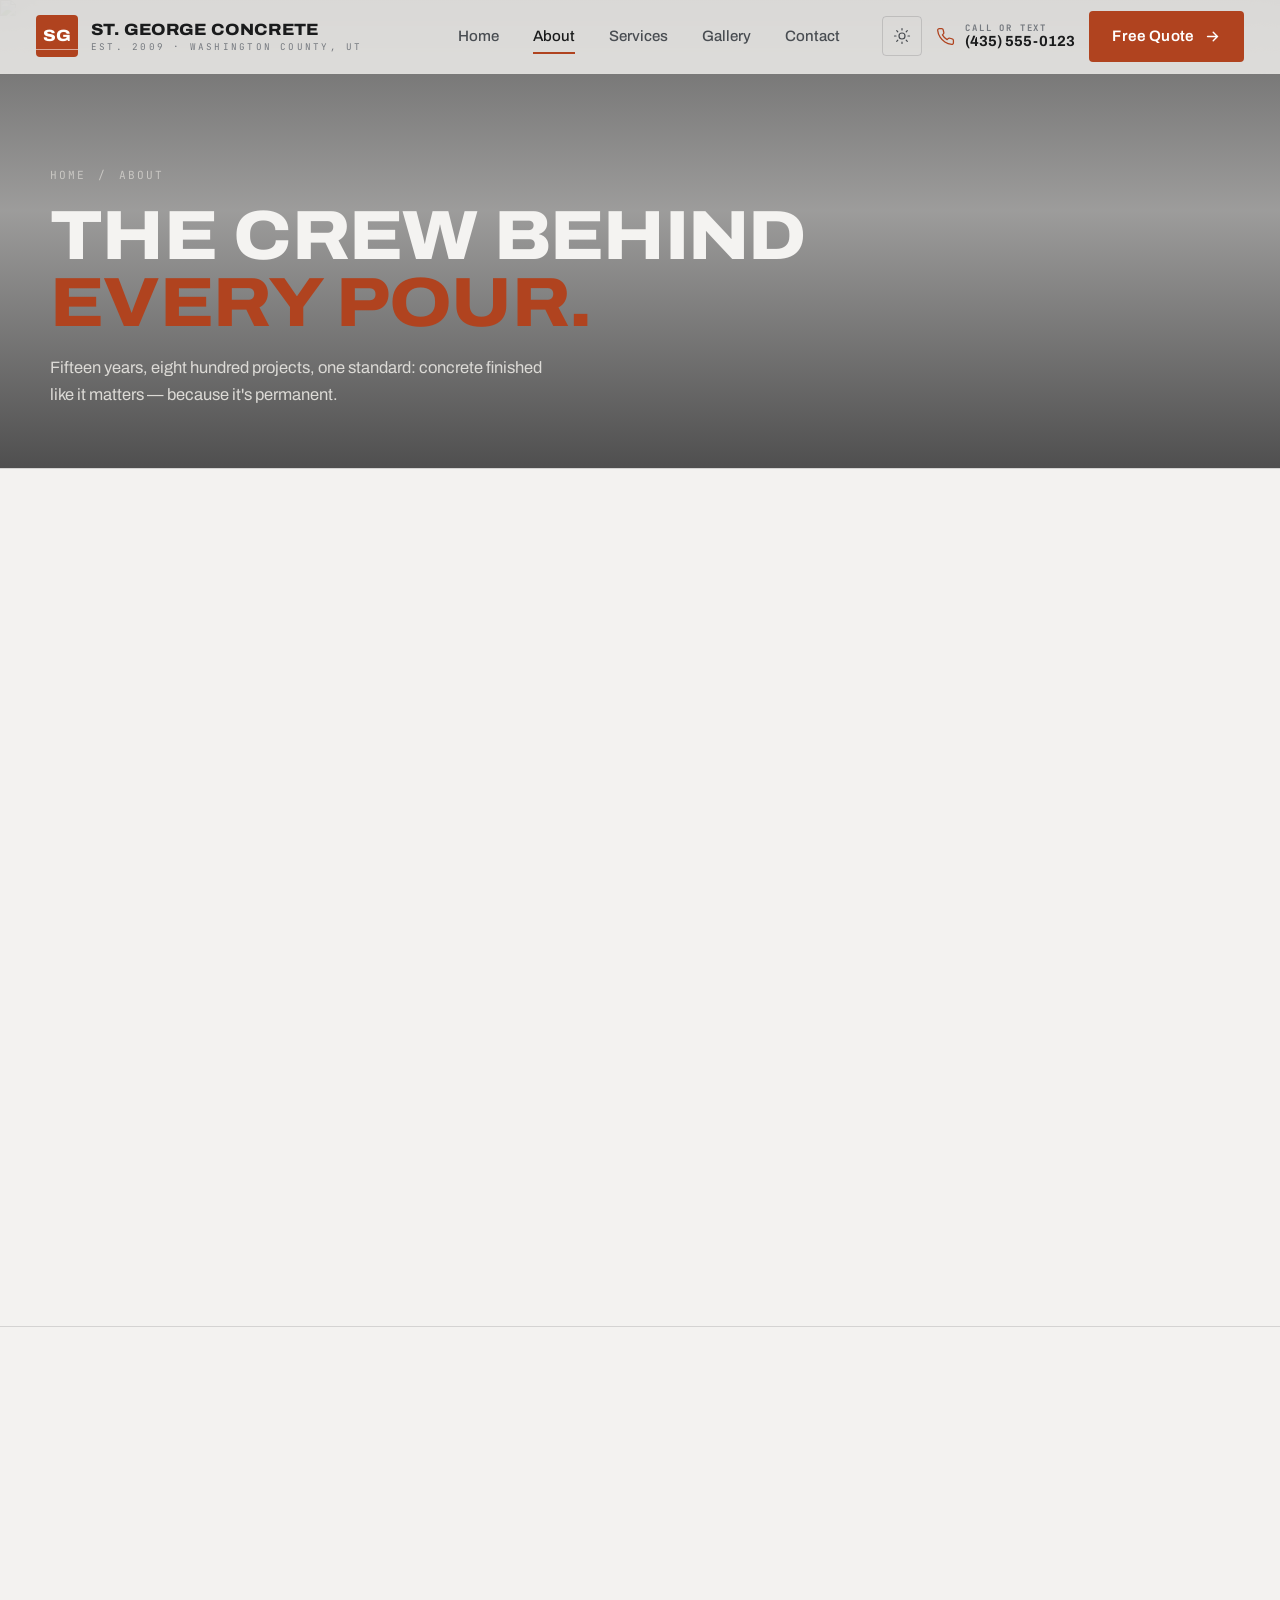
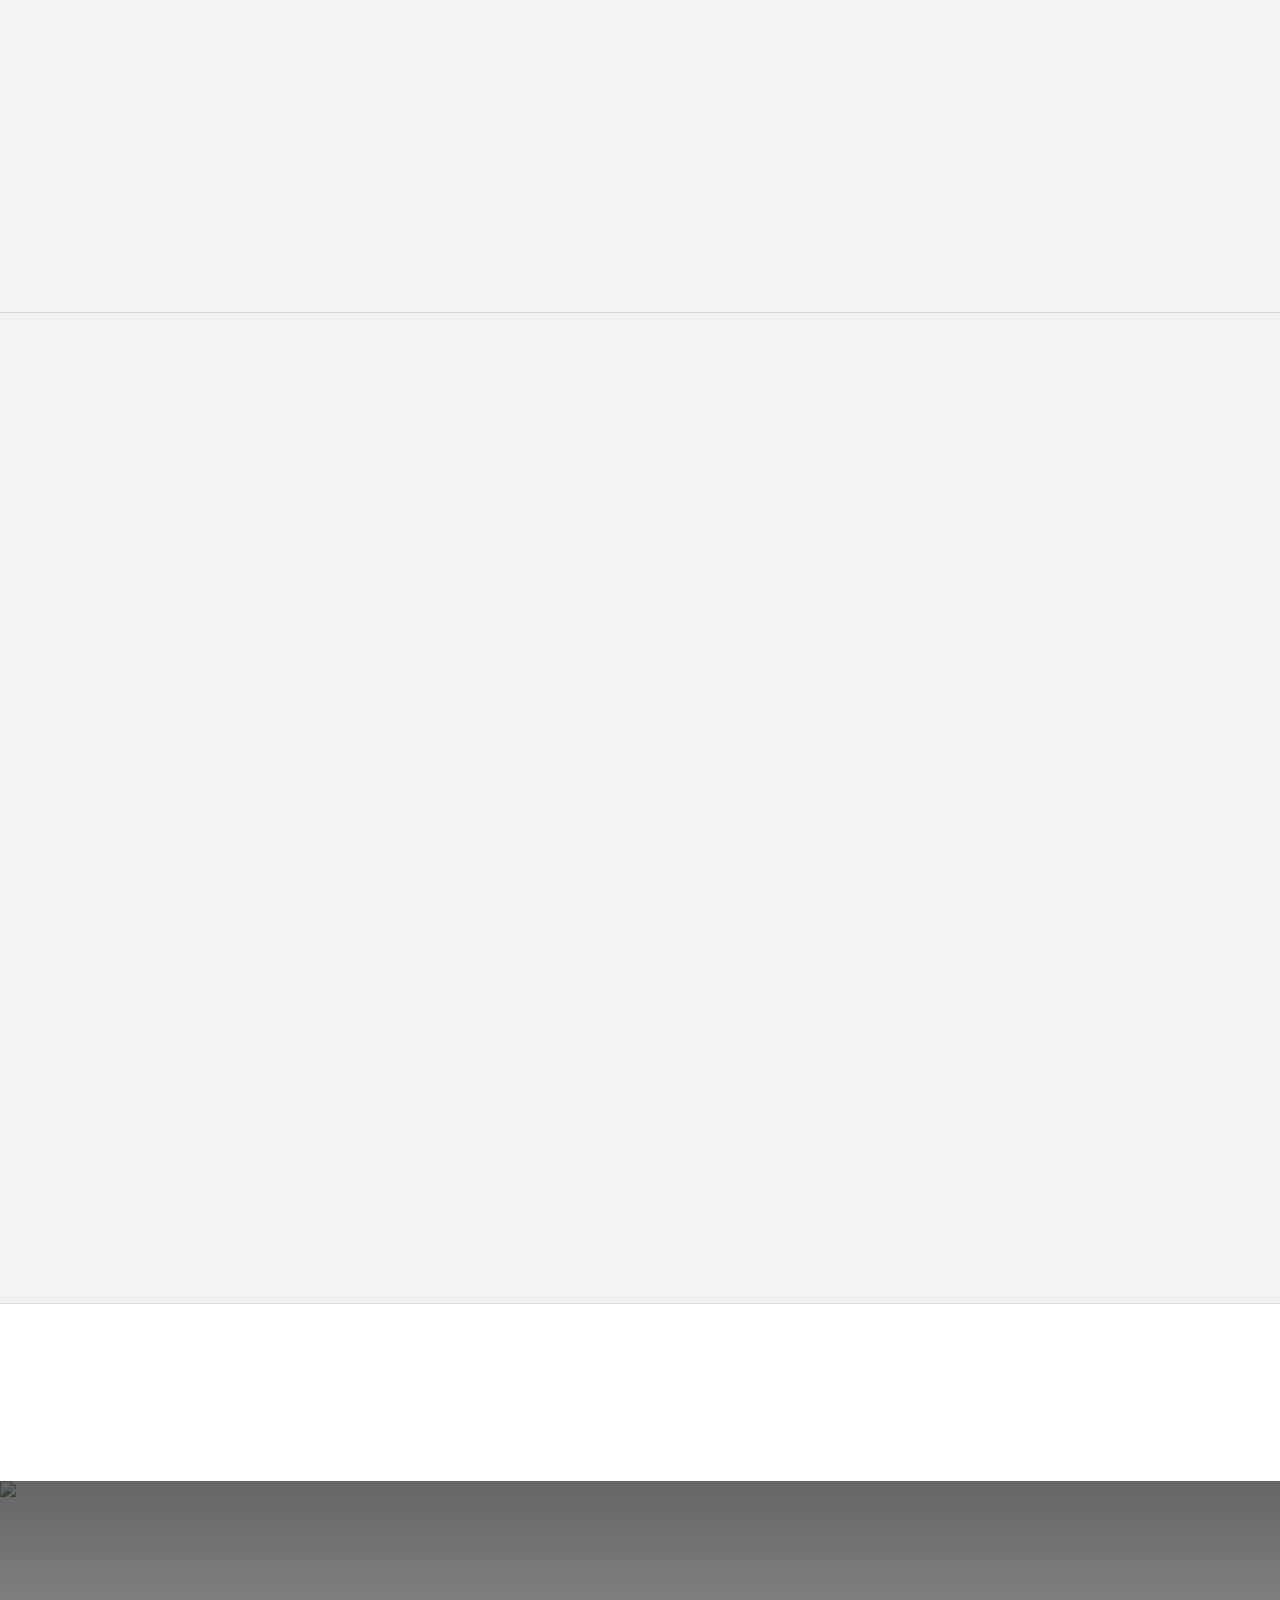
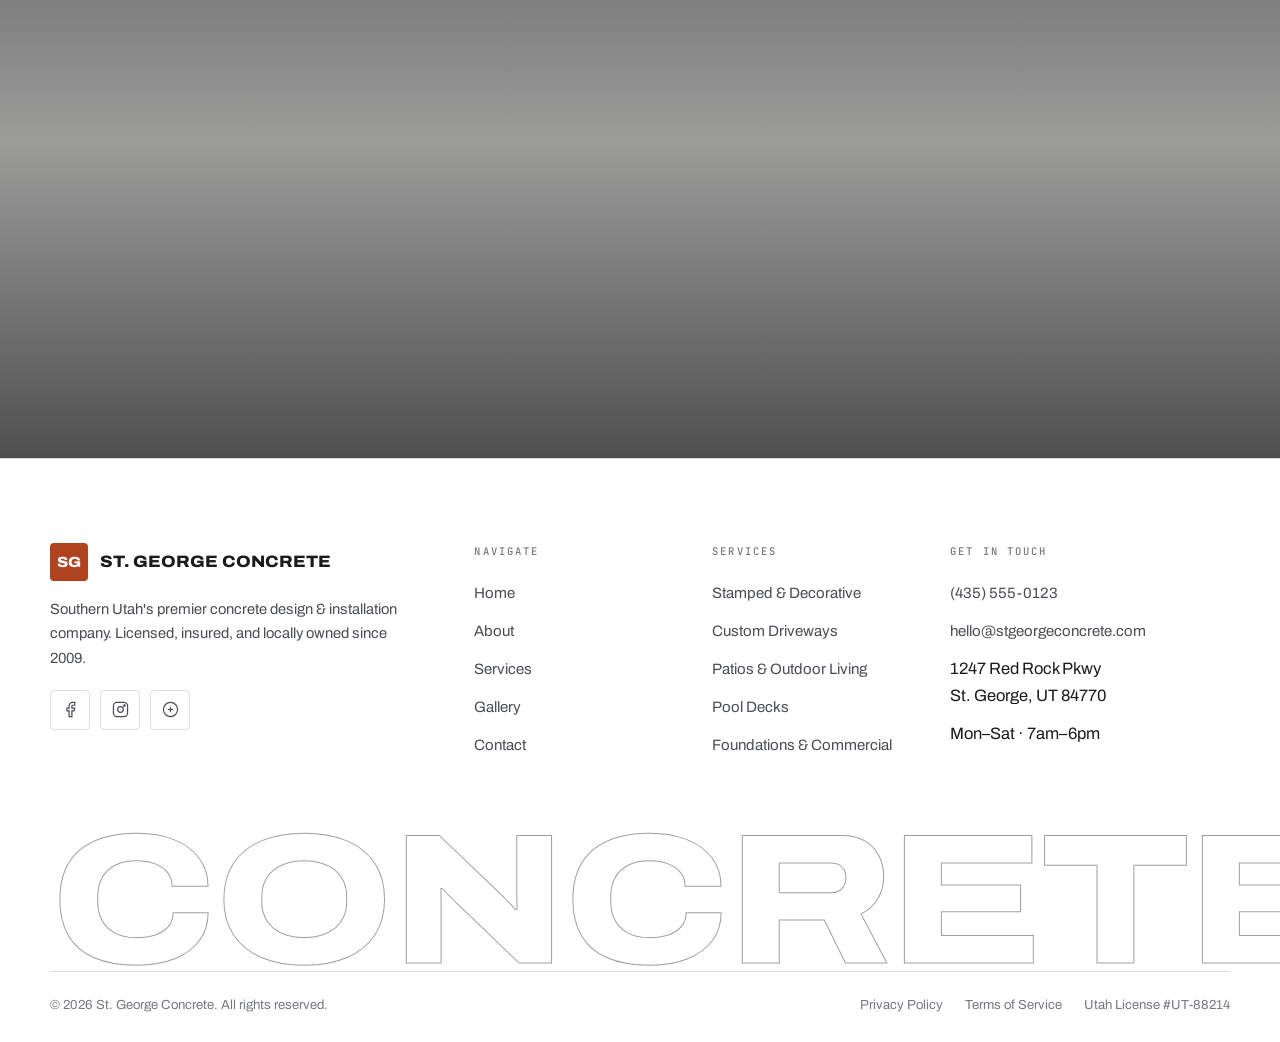
==== about.html @ d8dee2aa "Add files via upload" ====
<!DOCTYPE html>
<html lang="en">
<head>
<meta charset="UTF-8">
<script>(function(){try{var t=localStorage.getItem('sg-theme');if(!t){t=(window.matchMedia&&window.matchMedia('(prefers-color-scheme: dark)').matches)?'dark':'light';}document.documentElement.setAttribute('data-theme',t);}catch(e){document.documentElement.setAttribute('data-theme','light');}})();</script>
<meta name="viewport" content="width=device-width, initial-scale=1.0">
<title>About Us | St. George Concrete</title>
<meta name="description" content="15+ years of concrete craftsmanship in Southern Utah. Meet the crew behind St. George Concrete.">
<link rel="preconnect" href="https://fonts.googleapis.com">
<link rel="preconnect" href="https://fonts.gstatic.com" crossorigin>
<link href="https://fonts.googleapis.com/css2?family=Archivo:ital,wdth,wght@0,62..125,100..900;1,62..125,100..900&family=JetBrains+Mono:wght@400;500;600&display=swap" rel="stylesheet">
<link rel="icon" href="data:image/svg+xml,%3Csvg xmlns='http://www.w3.org/2000/svg' viewBox='0 0 100 100'%3E%3Crect width='100' height='100' rx='14' fill='%23B0431F'/%3E%3Ctext x='50' y='66' font-size='46' font-family='Arial,Helvetica,sans-serif' font-weight='800' fill='%23ffffff' text-anchor='middle'%3ESG%3C/text%3E%3C/svg%3E">
<link rel="stylesheet" href="styles.css">
</head>
<body>
<a class="skip-link" href="#main">Skip to content</a>
<header id="site-header">
  <div class="container nav-inner">
    <a href="index.html" class="logo" aria-label="St. George Concrete — home">
      <span class="mark" aria-hidden="true">SG</span>
      <span class="word"><b>St. George Concrete</b><small>Est. 2009 · Washington County, UT</small></span>
    </a>
    <nav class="nav-links" aria-label="Primary">
      <a href="index.html">Home</a>
      <a href="about.html" class="active" aria-current="page">About</a>
      <a href="services.html">Services</a>
      <a href="gallery.html">Gallery</a>
      <a href="contact.html">Contact</a>
    </nav>
    <div class="nav-right">
      <button class="theme-toggle" id="themeToggle" aria-label="Toggle light and dark mode" aria-pressed="false">
        <svg class="icon-sun" viewBox="0 0 24 24" fill="none" stroke="currentColor" stroke-width="1.6" stroke-linecap="round" stroke-linejoin="round" aria-hidden="true"><circle cx="12" cy="12" r="4"/><path d="M12 2v2M12 20v2M4.93 4.93l1.41 1.41M17.66 17.66l1.41 1.41M2 12h2M20 12h2M4.93 19.07l1.41-1.41M17.66 6.34l1.41-1.41"/></svg>
        <svg class="icon-moon" viewBox="0 0 24 24" fill="none" stroke="currentColor" stroke-width="1.6" stroke-linecap="round" stroke-linejoin="round" aria-hidden="true"><path d="M21 12.79A9 9 0 1111.21 3 7 7 0 0021 12.79z"/></svg>
      </button>
      <a href="tel:4355550123" class="nav-phone">
        <svg viewBox="0 0 24 24" fill="none" stroke-width="1.6" stroke-linecap="round" stroke-linejoin="round" aria-hidden="true"><path d="M22 16.92v3a2 2 0 0 1-2.18 2 19.79 19.79 0 0 1-8.63-3.07 19.5 19.5 0 0 1-6-6 19.79 19.79 0 0 1-3.07-8.67A2 2 0 0 1 4.11 2h3a2 2 0 0 1 2 1.72c.127.96.361 1.903.7 2.81a2 2 0 0 1-.45 2.11L8.09 9.91a16 16 0 0 0 6 6l1.27-1.27a2 2 0 0 1 2.11-.45c.907.339 1.85.573 2.81.7A2 2 0 0 1 22 16.92z"/></svg>
        <span><small>Call or text</small>(435) 555-0123</span>
      </a>
      <a href="contact.html" class="btn btn-solid" style="padding:12px 22px;">
        <span>Free Quote</span>
        <svg viewBox="0 0 24 24" fill="none" stroke="currentColor" stroke-width="2" stroke-linecap="round" aria-hidden="true"><path d="M5 12h14M13 6l6 6-6 6"/></svg>
      </a>
      <button class="burger" id="burger" aria-label="Open menu" aria-expanded="false" aria-controls="mobilePanel"><span></span><span></span><span></span></button>
    </div>
  </div>
  <div class="mobile-panel" id="mobilePanel">
    <a href="index.html">Home</a>
    <a href="about.html" class="active" aria-current="page">About</a>
    <a href="services.html">Services</a>
    <a href="gallery.html">Gallery</a>
    <a href="contact.html">Contact</a>
    <a href="contact.html" class="btn btn-solid">Get a Free Quote</a>
  </div>
</header>
<div class="overlay-dim" id="overlayDim"></div>

<main id="main">

  <section class="page-banner">
    <div class="hero-bg">
      <img src="concrete19.png" data-file="concrete19.png" data-w="1920" data-h="900" data-label="Page banner — crew on job site" alt="St. George Concrete crew on a job site" loading="lazy">
    </div>
    <div class="container page-banner-inner">
      <div class="breadcrumb"><a href="index.html">Home</a><span>/</span><span>About</span></div>
      <h1>The crew behind <em>every pour.</em></h1>
      <p>Fifteen years, eight hundred projects, one standard: concrete finished like it matters — because it's permanent.</p>
    </div>
  </section>


  <section class="section">
    <div class="container about-grid">
      <div class="about-media reveal-left">
        <div class="img-wrap">
          <img src="concrete2.png" data-file="concrete2.png" data-w="900" data-h="1125" data-label="About — crew finishing a stamped concrete slab" alt="St. George Concrete crew hand-finishing a stamped slab" loading="lazy">
        </div>
        <div class="about-badge"><span>EST.</span><b>2009</b><span>UTAH</span></div>
      </div>
      <div class="about-copy reveal-right">
        <div class="eyebrow">Our story</div>
        <h2 class="section-title">Built on red rock. <em>Finished like marble.</em></h2>
        <p>St. George Concrete started in 2009 with one mixer truck and a promise: every slab we pour gets treated like it's going in our own backyard. Fifteen years later, that promise hasn't changed — just the size of the crew keeping it.</p>
        <p>We batch and cure for our desert climate, hand-finish every decorative detail, and stand behind the work with a craftsmanship warranty most contractors won't offer.</p>
        <div class="about-points">
          <div class="about-point">
            <div class="ic"><svg viewBox="0 0 24 24" fill="none" stroke="currentColor" stroke-width="1.7" stroke-linecap="round" stroke-linejoin="round" aria-hidden="true"><path d="M12 2l3 7h7l-5.5 4.5L18 21l-6-4-6 4 1.5-7.5L2 9h7z"/></svg></div>
            <div><b>Master craftsmen</b><p>Decorative &amp; structural specialists.</p></div>
          </div>
          <div class="about-point">
            <div class="ic"><svg viewBox="0 0 24 24" fill="none" stroke="currentColor" stroke-width="1.7" stroke-linecap="round" stroke-linejoin="round" aria-hidden="true"><circle cx="12" cy="12" r="9"/><path d="M9 12l2 2 4-4"/></svg></div>
            <div><b>Fully licensed</b><p>Bonded &amp; insured in Utah.</p></div>
          </div>
          <div class="about-point">
            <div class="ic"><svg viewBox="0 0 24 24" fill="none" stroke="currentColor" stroke-width="1.7" stroke-linecap="round" stroke-linejoin="round" aria-hidden="true"><path d="M12 22s8-4.5 8-11V5l-8-3-8 3v6c0 6.5 8 11 8 11z"/></svg></div>
            <div><b>Lifetime warranty</b><p>On every structural pour.</p></div>
          </div>
          <div class="about-point">
            <div class="ic"><svg viewBox="0 0 24 24" fill="none" stroke="currentColor" stroke-width="1.7" stroke-linecap="round" stroke-linejoin="round" aria-hidden="true"><path d="M20.84 4.61a5.5 5.5 0 0 0-7.78 0L12 5.67l-1.06-1.06a5.5 5.5 0 1 0-7.78 7.78L12 21.23l8.84-8.84a5.5 5.5 0 0 0 0-7.78z"/></svg></div>
            <div><b>Locally loved</b><p>800+ Southern Utah homes.</p></div>
          </div>
        </div>
        <div class="about-sign">
          <span class="initials" aria-hidden="true">JH</span>
          <div class="who"><b>Jared Hardwick</b><span>Founder &amp; Master Finisher</span></div>
        </div>
      </div>
    </div>
  </section>

  <section class="section">
    <div class="container">
      <div class="section-head center reveal">
        <div class="eyebrow">What drives us</div>
        <h2 class="section-title">Our core <em>values.</em></h2>
      </div>
      <div class="values-grid">
        <div class="value-card reveal-scale d1">
          <div class="ic"><svg viewBox="0 0 24 24" fill="none" stroke="currentColor" stroke-width="1.7" stroke-linecap="round" stroke-linejoin="round" aria-hidden="true"><path d="M12 2l3 7h7l-5.5 4.5L18 21l-6-4-6 4 1.5-7.5L2 9h7z"/></svg></div>
          <h4>Precision</h4>
          <p>Every form, joint and finish measured twice, poured once.</p>
        </div>
        <div class="value-card reveal-scale d2">
          <div class="ic"><svg viewBox="0 0 24 24" fill="none" stroke="currentColor" stroke-width="1.7" stroke-linecap="round" stroke-linejoin="round" aria-hidden="true"><path d="M22 11.08V12a10 10 0 11-5.93-9.14"/><path d="M22 4L12 14.01l-3-3"/></svg></div>
          <h4>Integrity</h4>
          <p>Firm quotes, honest timelines, no change-order surprises.</p>
        </div>
        <div class="value-card reveal-scale d3">
          <div class="ic"><svg viewBox="0 0 24 24" fill="none" stroke="currentColor" stroke-width="1.7" stroke-linecap="round" stroke-linejoin="round" aria-hidden="true"><path d="M12 22s8-4.5 8-11V5l-8-3-8 3v6c0 6.5 8 11 8 11z"/></svg></div>
          <h4>Durability</h4>
          <p>Mix designs engineered specifically for desert heat cycles.</p>
        </div>
        <div class="value-card reveal-scale d4">
          <div class="ic"><svg viewBox="0 0 24 24" fill="none" stroke="currentColor" stroke-width="1.7" stroke-linecap="round" stroke-linejoin="round" aria-hidden="true"><path d="M20.84 4.61a5.5 5.5 0 0 0-7.78 0L12 5.67l-1.06-1.06a5.5 5.5 0 1 0-7.78 7.78L12 21.23l8.84-8.84a5.5 5.5 0 0 0 0-7.78z"/></svg></div>
          <h4>Care</h4>
          <p>We treat every yard, driveway and deadline like it's our own.</p>
        </div>
      </div>
    </div>
  </section>

  <section class="section">
    <div class="container">
      <div class="section-head center reveal">
        <div class="eyebrow">Leadership</div>
        <h2 class="section-title">Meet the <em>team.</em></h2>
        <p class="section-sub">The people who show up on your job site, every time.</p>
      </div>
      <div class="team-grid">
        <div class="team-card reveal-scale d1">
          <div class="team-media"><img src="concrete20.png" data-file="concrete20.png" data-w="700" data-h="875" data-label="Team — Jared Hardwick, Founder" alt="Jared Hardwick, Founder and Master Finisher" loading="lazy"></div>
          <div class="team-info"><b>Jared Hardwick</b><span>Founder &amp; Master Finisher</span></div>
        </div>
        <div class="team-card reveal-scale d2">
          <div class="team-media"><img src="concrete21.png" data-file="concrete21.png" data-w="700" data-h="875" data-label="Team — Operations Lead" alt="Maria Sanchez, Operations and Estimating" loading="lazy"></div>
          <div class="team-info"><b>Maria Sanchez</b><span>Operations &amp; Estimating</span></div>
        </div>
        <div class="team-card reveal-scale d3">
          <div class="team-media"><img src="concrete22.png" data-file="concrete22.png" data-w="700" data-h="875" data-label="Team — Site Foreman" alt="Colby Reese, Field Foreman" loading="lazy"></div>
          <div class="team-info"><b>Colby Reese</b><span>Field Foreman</span></div>
        </div>
      </div>
    </div>
  </section>

  <section class="stats-band">
    <div class="container stats-grid">
      <div class="stat-card reveal"><div class="stat-num"><span class="count" data-target="15">0</span><span class="suffix">+</span></div><div class="stat-label">Years of excellence</div></div>
      <div class="stat-card reveal d1"><div class="stat-num"><span class="count" data-target="812">0</span><span class="suffix">+</span></div><div class="stat-label">Projects delivered</div></div>
      <div class="stat-card reveal d2"><div class="stat-num"><span class="count" data-target="22">0</span></div><div class="stat-label">Crew members</div></div>
      <div class="stat-card reveal d3"><div class="stat-num"><span class="count" data-target="49" data-decimal="1">0</span><span class="suffix">★</span></div><div class="stat-label">Average client rating</div></div>
    </div>
  </section>

  <section class="cta-banner">
    <div class="cta-bg">
      <img src="concrete15.png" data-file="concrete15.png" data-w="1920" data-h="1200" data-label="CTA banner — dusk shot of finished driveway" alt="Finished stamped concrete driveway at dusk" loading="lazy">
    </div>
    <div class="container cta-content reveal">
      <div class="eyebrow">Work with us</div>
      <h2 class="section-title">Ready to meet the <em>crew?</em></h2>
      <p>Estimates are free, on-site, and pressure-free. Most projects are quoted within 48 hours.</p>
      <div class="cta-actions">
        <a href="contact.html" class="btn btn-solid"><span>Request a Free Estimate</span><svg viewBox="0 0 24 24" fill="none" stroke="currentColor" stroke-width="2" stroke-linecap="round" aria-hidden="true"><path d="M5 12h14M13 6l6 6-6 6"/></svg></a>
        <a href="services.html" class="btn btn-outline"><span>Our Services</span></a>
      </div>
    </div>
  </section>

</main>

<footer>
  <div class="container">
    <div class="footer-grid">
      <div class="footer-col">
        <div class="footer-logo"><span class="mark" aria-hidden="true">SG</span> St. George Concrete</div>
        <p>Southern Utah's premier concrete design &amp; installation company. Licensed, insured, and locally owned since 2009.</p>
        <div class="footer-social">
          <a href="#" aria-label="Facebook"><svg viewBox="0 0 24 24" fill="none" stroke="currentColor" stroke-width="1.7" aria-hidden="true"><path d="M18 2h-3a5 5 0 00-5 5v3H7v4h3v8h4v-8h3l1-4h-4V7a1 1 0 011-1h3z"/></svg></a>
          <a href="#" aria-label="Instagram"><svg viewBox="0 0 24 24" fill="none" stroke="currentColor" stroke-width="1.7" aria-hidden="true"><rect x="2" y="2" width="20" height="20" rx="5"/><circle cx="12" cy="12" r="4"/><circle cx="17.5" cy="6.5" r="1"/></svg></a>
          <a href="#" aria-label="Google Business Profile"><svg viewBox="0 0 24 24" fill="none" stroke="currentColor" stroke-width="1.7" aria-hidden="true"><circle cx="12" cy="12" r="10"/><path d="M12 8v8M8 12h8"/></svg></a>
        </div>
      </div>
      <div class="footer-col">
        <h5>Navigate</h5>
        <ul>
          <li><a href="index.html">Home</a></li>
          <li><a href="about.html">About</a></li>
          <li><a href="services.html">Services</a></li>
          <li><a href="gallery.html">Gallery</a></li>
          <li><a href="contact.html">Contact</a></li>
        </ul>
      </div>
      <div class="footer-col">
        <h5>Services</h5>
        <ul>
          <li><a href="services.html">Stamped &amp; Decorative</a></li>
          <li><a href="services.html">Custom Driveways</a></li>
          <li><a href="services.html">Patios &amp; Outdoor Living</a></li>
          <li><a href="services.html">Pool Decks</a></li>
          <li><a href="services.html">Foundations &amp; Commercial</a></li>
        </ul>
      </div>
      <div class="footer-col">
        <h5>Get in touch</h5>
        <ul>
          <li><a href="tel:4355550123">(435) 555-0123</a></li>
          <li><a href="mailto:hello@stgeorgeconcrete.com">hello@stgeorgeconcrete.com</a></li>
          <li>1247 Red Rock Pkwy<br>St. George, UT 84770</li>
          <li>Mon–Sat · 7am–6pm</li>
        </ul>
      </div>
    </div>
    <div class="footer-big-word" aria-hidden="true">CONCRETE</div>
    <div class="footer-bottom">
      <p>© <span id="year">2026</span> St. George Concrete. All rights reserved.</p>
      <div class="legal">
        <a href="#">Privacy Policy</a>
        <a href="#">Terms of Service</a>
        <a href="#">Utah License #UT-88214</a>
      </div>
    </div>
  </div>
</footer>

<button id="top-btn" aria-label="Back to top">
  <svg viewBox="0 0 24 24" fill="none" stroke="currentColor" stroke-width="2" stroke-linecap="round" aria-hidden="true"><path d="M12 19V5M5 12l7-7 7 7"/></svg>
</button>

<script src="script.js"></script>
</body>
</html>
---- styles.css ----
/* ============================================================
   ST. GEORGE CONCRETE — site stylesheet
   Design system: "Scored Slab" — concrete-panel layout with
   control-joint hairlines, batch-ticket mono labels, and a
   red-rock oxide accent (St. George sandstone).
   ------------------------------------------------------------
   BRAND — edit these two blocks to match the client logo.
   ============================================================ */

:root{
  /* Light theme (default) */
  --bg:#F3F2F0;            /* slab white */
  --surface:#FFFFFF;       /* poured white */
  --surface-2:#EBEAE7;     /* cured gray */
  --ink:#1A1B1C;           /* formwork charcoal */
  --ink-2:#494D52;
  --muted:#75797F;
  --line:rgba(26,27,28,.14);
  --line-strong:rgba(26,27,28,.42);
  --accent:#B0431F;        /* red-rock oxide */
  --accent-hover:#9A3818;
  --on-accent:#FFFFFF;
  --accent-soft:rgba(176,67,31,.08);
  --scrim:linear-gradient(180deg,rgba(16,16,17,.62) 0%,rgba(16,16,17,.38) 45%,rgba(16,16,17,.72) 100%);
  --shadow:0 24px 48px -28px rgba(20,20,22,.28);
  --header-h:74px;
  --r:4px; --r-lg:10px;
  --ease:cubic-bezier(.22,.8,.24,1);
}
html[data-theme="dark"]{
  --bg:#101112;            /* night pour */
  --surface:#17181A;
  --surface-2:#1E2023;
  --ink:#F1F0ED;
  --ink-2:#C0C3C7;
  --muted:#8E9298;
  --line:rgba(241,240,237,.13);
  --line-strong:rgba(241,240,237,.38);
  --accent:#E05F36;
  --accent-hover:#EE744E;
  --on-accent:#141414;     /* safety-sign: dark text on oxide */
  --accent-soft:rgba(224,95,54,.13);
  --scrim:linear-gradient(180deg,rgba(10,10,11,.72) 0%,rgba(10,10,11,.46) 45%,rgba(10,10,11,.82) 100%);
  --shadow:0 24px 48px -26px rgba(0,0,0,.6);
}

/* ---------- Base ---------- */
*,*::before,*::after{box-sizing:border-box;margin:0;padding:0}
html{scroll-behavior:smooth;overflow-x:clip}
body{
  font-family:"Archivo",system-ui,-apple-system,"Segoe UI",sans-serif;
  font-size:16.5px;line-height:1.65;
  background:var(--bg);color:var(--ink);
  -webkit-font-smoothing:antialiased;overflow-x:clip;
  transition:background-color .35s var(--ease),color .35s var(--ease);
}
img,svg,video{max-width:100%;display:block}
img{height:auto}
a{color:inherit;text-decoration:none}
ul{list-style:none}
button{font:inherit;color:inherit;background:none;border:0;cursor:pointer}
input,select,textarea{font:inherit;color:inherit}
::selection{background:var(--accent);color:var(--on-accent)}
:focus-visible{outline:2px solid var(--accent);outline-offset:3px;border-radius:2px}

.container{width:min(1180px,100% - clamp(40px,8vw,80px));margin-inline:auto}
.skip-link{position:fixed;top:-60px;left:16px;z-index:200;background:var(--accent);color:var(--on-accent);
  padding:10px 18px;border-radius:var(--r);font-weight:600;transition:top .2s}
.skip-link:focus{top:12px}

/* ---------- Type ---------- */
.mono{font-family:"JetBrains Mono",ui-monospace,monospace}
h1,h2,h3,h4{font-weight:800;line-height:1.05;letter-spacing:-.015em;text-wrap:balance}
h1,.section-title{
  font-stretch:112%;text-transform:uppercase;line-height:.97;letter-spacing:-.01em;
}
h1{font-size:clamp(2.35rem,6.2vw,4.35rem)}
.section-title{font-size:clamp(1.75rem,4vw,2.85rem)}
h1 em,.section-title em{font-style:normal;color:var(--accent)}
h3{font-size:1.28rem}
p{max-width:64ch}

.eyebrow{
  font-family:"JetBrains Mono",ui-monospace,monospace;
  font-size:.72rem;font-weight:500;letter-spacing:.2em;text-transform:uppercase;
  color:var(--ink-2);display:inline-flex;align-items:center;gap:12px;
}
.eyebrow::before{content:"";width:9px;height:9px;background:var(--accent);flex:none}
.center .eyebrow{justify-content:center}

.section{padding:clamp(72px,9vw,116px) 0;border-top:1px solid var(--line)} /* control joint */
.section-head{max-width:680px;margin-bottom:clamp(40px,5vw,64px)}
.section-head.center{margin-inline:auto;text-align:center}
.section-head .section-title{margin:18px 0 14px}
.section-sub{color:var(--ink-2)}

/* ---------- Buttons ---------- */
.btn{
  display:inline-flex;align-items:center;gap:10px;
  padding:15px 28px;border-radius:var(--r);
  font-weight:600;font-size:.95rem;letter-spacing:.01em;
  border:1px solid transparent;transition:all .25s var(--ease);white-space:nowrap;
}
.btn svg{width:17px;height:17px;flex:none;transition:transform .25s var(--ease)}
.btn:hover svg{transform:translateX(4px)}
.btn-solid{background:var(--accent);color:var(--on-accent)}
.btn-solid:hover{background:var(--accent-hover)}
.btn-outline{border-color:var(--line-strong);color:var(--ink)}
.btn-outline:hover{border-color:var(--accent);color:var(--accent)}
.btn-block{width:100%;justify-content:center}

/* ---------- Header ---------- */
#site-header{
  position:fixed;inset:0 0 auto;z-index:100;height:var(--header-h);
  display:flex;align-items:center;
  background:color-mix(in srgb,var(--bg) 82%,transparent);
  -webkit-backdrop-filter:blur(14px);backdrop-filter:blur(14px);
  border-bottom:1px solid transparent;transition:border-color .3s,background .3s;
}
#site-header.scrolled{border-bottom-color:var(--line)}
.nav-inner{display:flex;align-items:center;gap:28px;width:min(1320px,100% - clamp(32px,6vw,72px))}

.logo{display:flex;align-items:center;gap:13px;margin-right:auto}
.logo .mark{
  width:42px;height:42px;flex:none;display:grid;place-items:center;
  background:var(--accent);color:var(--on-accent);border-radius:var(--r);
  font-weight:800;font-stretch:112%;font-size:1.02rem;letter-spacing:.01em;
  position:relative;overflow:hidden;
}
.logo .mark::after{content:"";position:absolute;left:0;right:0;bottom:7px;height:1px;background:color-mix(in srgb,var(--on-accent) 55%,transparent)}
.logo .word{display:flex;flex-direction:column;line-height:1.1}
.logo .word b{font-weight:800;font-stretch:110%;text-transform:uppercase;font-size:1.02rem;letter-spacing:.01em}
.logo .word small{font-family:"JetBrains Mono",monospace;font-size:.58rem;letter-spacing:.24em;color:var(--muted);text-transform:uppercase;margin-top:3px}

.nav-links{display:flex;gap:6px}
.nav-links a{
  padding:9px 14px;border-radius:var(--r);font-weight:500;font-size:.94rem;color:var(--ink-2);
  transition:color .2s,background .2s;position:relative;
}
.nav-links a:hover{color:var(--ink)}
.nav-links a.active{color:var(--ink)}
.nav-links a.active::after{
  content:"";position:absolute;left:14px;right:14px;bottom:4px;height:2px;background:var(--accent);
}
.nav-right{display:flex;align-items:center;gap:14px}

.theme-toggle{
  width:40px;height:40px;border:1px solid var(--line);border-radius:var(--r);
  display:grid;place-items:center;transition:border-color .2s,color .2s;color:var(--ink-2);
}
.theme-toggle:hover{border-color:var(--line-strong);color:var(--ink)}
.theme-toggle svg{width:18px;height:18px;grid-area:1/1;transition:opacity .25s,transform .35s var(--ease)}
.theme-toggle .icon-moon{opacity:0;transform:rotate(-40deg) scale(.6)}
html[data-theme="dark"] .theme-toggle .icon-moon{opacity:1;transform:none}
html[data-theme="dark"] .theme-toggle .icon-sun{opacity:0;transform:rotate(40deg) scale(.6)}

.nav-phone{display:flex;align-items:center;gap:10px;color:var(--ink)}
.nav-phone svg{width:19px;height:19px;stroke:var(--accent)}
.nav-phone span{display:flex;flex-direction:column;line-height:1.15;font-weight:700;font-size:.92rem}
.nav-phone small{font-family:"JetBrains Mono",monospace;font-size:.56rem;letter-spacing:.2em;color:var(--muted);text-transform:uppercase}

.burger{display:none;width:42px;height:42px;border:1px solid var(--line);border-radius:var(--r);
  flex-direction:column;justify-content:center;align-items:center;gap:5px}
.burger span{width:18px;height:2px;background:var(--ink);transition:transform .3s var(--ease),opacity .2s}
.burger.open span:nth-child(1){transform:translateY(7px) rotate(45deg)}
.burger.open span:nth-child(2){opacity:0}
.burger.open span:nth-child(3){transform:translateY(-7px) rotate(-45deg)}

.mobile-panel{
  position:fixed;top:var(--header-h);left:0;right:0;z-index:99;
  background:var(--surface);border-bottom:1px solid var(--line);
  display:flex;flex-direction:column;padding:14px clamp(20px,6vw,36px) 26px;gap:2px;
  transform:translateY(-8px);opacity:0;visibility:hidden;transition:all .3s var(--ease);
}
.mobile-panel.open{transform:none;opacity:1;visibility:visible}
.mobile-panel a{padding:13px 6px;font-weight:600;border-bottom:1px solid var(--line);color:var(--ink-2)}
.mobile-panel a.active{color:var(--accent)}
.mobile-panel .btn{margin-top:16px;border:0;justify-content:center}
.overlay-dim{position:fixed;inset:0;z-index:98;background:rgba(10,10,11,.45);
  opacity:0;visibility:hidden;transition:opacity .3s}
.overlay-dim.show{opacity:1;visibility:visible}

/* ---------- Hero (home) ---------- */
.hero{position:relative;min-height:min(92svh,860px);display:flex;flex-direction:column;justify-content:flex-end;color:#F4F3F1}
.hero-bg,.cta-bg{position:absolute;inset:0;z-index:-1;overflow:hidden}
.hero-bg img,.cta-bg img{width:100%;height:100%;object-fit:cover}
.hero-bg::after,.cta-bg::after{content:"";position:absolute;inset:0;background:var(--scrim)}
.hero-inner{padding:calc(var(--header-h) + clamp(56px,8vw,110px)) 0 clamp(48px,6vw,72px)}
.hero .eyebrow{color:#D8D6D2}
.hero .eyebrow::before{background:var(--accent)}
.hero h1{margin:22px 0 20px;max-width:15ch}
.hero .lead{font-size:clamp(1.02rem,1.5vw,1.16rem);color:#DCDAD6;max-width:52ch;margin-bottom:34px}
.hero-cta{display:flex;gap:14px;flex-wrap:wrap}
.hero .btn-outline{border-color:rgba(244,243,241,.45);color:#F4F3F1}
.hero .btn-outline:hover{border-color:#F4F3F1;color:#fff}

/* batch-ticket stat strip */
.hero-ticket{
  border-top:1px solid rgba(244,243,241,.28);margin-top:clamp(40px,6vw,64px);
  display:grid;grid-template-columns:repeat(4,1fr);
}
.hero-ticket .cell{
  padding:20px 22px 22px 0;border-right:1px solid rgba(244,243,241,.28);
  display:flex;flex-direction:column;gap:4px;
}
.hero-ticket .cell + .cell{padding-left:22px}
.hero-ticket .cell:last-child{border-right:0}
.hero-ticket b{font-weight:800;font-stretch:110%;font-size:clamp(1.3rem,2.4vw,1.7rem);letter-spacing:-.01em}
.hero-ticket span{font-family:"JetBrains Mono",monospace;font-size:.62rem;letter-spacing:.16em;text-transform:uppercase;color:#C9C7C3}

/* ---------- Page banner (subpages) ---------- */
.page-banner{position:relative;color:#F4F3F1;display:flex;align-items:flex-end;min-height:min(52svh,480px)}
.page-banner-inner{padding:calc(var(--header-h) + 72px) 0 clamp(44px,5vw,60px)}
.breadcrumb{font-family:"JetBrains Mono",monospace;font-size:.7rem;letter-spacing:.18em;
  text-transform:uppercase;color:#C9C7C3;display:flex;gap:12px;margin-bottom:18px}
.breadcrumb a:hover{color:#fff}
.page-banner h1{max-width:18ch}
.page-banner p{margin-top:16px;color:#DCDAD6;max-width:56ch}

/* ---------- Service cards ---------- */
.services-grid{display:grid;grid-template-columns:repeat(3,1fr);gap:26px}
.service-card{
  background:var(--surface);border:1px solid var(--line);border-radius:var(--r-lg);
  overflow:hidden;display:flex;flex-direction:column;
  transition:transform .3s var(--ease),box-shadow .3s var(--ease),border-color .3s;
}
.service-card:hover{transform:translateY(-5px);box-shadow:var(--shadow);border-color:var(--line-strong)}
.service-media{position:relative;aspect-ratio:5/4;overflow:hidden}
.service-media img{width:100%;height:100%;object-fit:cover;transition:transform .6s var(--ease)}
.service-card:hover .service-media img{transform:scale(1.045)}
.service-tag{
  position:absolute;left:14px;top:14px;background:color-mix(in srgb,var(--bg) 88%,transparent);
  -webkit-backdrop-filter:blur(6px);backdrop-filter:blur(6px);
  font-family:"JetBrains Mono",monospace;font-size:.62rem;letter-spacing:.16em;text-transform:uppercase;
  padding:7px 11px;border-radius:3px;color:var(--ink);
}
.service-body{padding:26px 26px 28px;display:flex;flex-direction:column;gap:12px;flex:1}
.service-body p{color:var(--ink-2);font-size:.96rem}
.service-body ul{display:flex;flex-direction:column;gap:9px;margin:4px 0 6px}
.service-body li{position:relative;padding-left:20px;color:var(--ink-2);font-size:.93rem}
.service-body li::before{content:"";position:absolute;left:0;top:.62em;width:9px;height:1.5px;background:var(--accent)}
.service-link{
  margin-top:auto;display:inline-flex;align-items:center;gap:8px;font-weight:600;font-size:.92rem;color:var(--accent);
}
.service-link svg{width:16px;height:16px;transition:transform .25s var(--ease)}
.service-link:hover svg{transform:translateX(4px)}

/* ---------- About split ---------- */
.about-grid{display:grid;grid-template-columns:minmax(0,5fr) minmax(0,6fr);gap:clamp(40px,6vw,84px);align-items:center}
.about-media{position:relative}
.about-media .img-wrap{border-radius:var(--r-lg);overflow:hidden;aspect-ratio:4/5;box-shadow:var(--shadow)}
.about-media img{width:100%;height:100%;object-fit:cover}
.about-badge{
  position:absolute;right:-16px;bottom:26px;background:var(--accent);color:var(--on-accent);
  border-radius:var(--r);padding:16px 20px;text-align:center;line-height:1.15;
}
.about-badge span{display:block;font-family:"JetBrains Mono",monospace;font-size:.58rem;letter-spacing:.24em}
.about-badge b{display:block;font-size:1.7rem;font-weight:800;font-stretch:112%;margin:3px 0}
.about-copy .section-title{margin:18px 0 18px}
.about-copy p{color:var(--ink-2);margin-bottom:16px}
.about-points{display:grid;grid-template-columns:1fr 1fr;gap:18px 26px;margin:26px 0 8px}
.about-point{display:flex;gap:14px;align-items:flex-start}
.about-point .ic{width:42px;height:42px;flex:none;border:1px solid var(--line);border-radius:var(--r);
  display:grid;place-items:center;color:var(--accent)}
.about-point .ic svg{width:19px;height:19px}
.about-point b{display:block;font-size:.98rem;margin-bottom:2px}
.about-point p{font-size:.88rem;color:var(--muted);margin:0}
.about-sign{display:flex;align-items:center;gap:18px;margin-top:26px;padding-top:22px;border-top:1px solid var(--line)}
.about-sign .initials{
  width:52px;height:52px;flex:none;border-radius:50%;display:grid;place-items:center;
  background:var(--accent-soft);color:var(--accent);font-weight:800;font-stretch:110%;
}
.about-sign .who b{display:block}
.about-sign .who span{font-size:.85rem;color:var(--muted)}

/* ---------- Gallery (scored slab) ---------- */
.gallery-filters{display:flex;flex-wrap:wrap;gap:6px;justify-content:center;margin-bottom:34px}
.filter-btn{
  padding:10px 18px;border-radius:var(--r);font-weight:500;font-size:.9rem;color:var(--ink-2);
  border:1px solid transparent;transition:all .2s;
}
.filter-btn:hover{color:var(--ink)}
.filter-btn.active{background:var(--accent);color:var(--on-accent)}
.gallery-grid{
  display:grid;grid-template-columns:repeat(4,1fr);grid-auto-rows:230px;grid-auto-flow:dense;
  gap:3px;border-radius:var(--r-lg);overflow:hidden;
}
.gallery-grid.g-4{grid-auto-rows:250px}
.gallery-item{position:relative;overflow:hidden;background:var(--surface-2);border-radius:2px}
#galleryGrid .gallery-item{cursor:pointer}
a.gallery-item{display:block}
.gallery-item.tall{grid-row:span 2}
.gallery-item.wide{grid-column:span 2}
.gallery-item img{width:100%;height:100%;object-fit:cover;transition:transform .6s var(--ease)}
.gallery-item:hover img{transform:scale(1.05)}
.gallery-item.hide{display:none}
.gallery-overlay{
  position:absolute;inset:auto 0 0;padding:44px 18px 16px;color:#F4F3F1;
  background:linear-gradient(180deg,transparent,rgba(12,12,13,.78));
  opacity:0;transform:translateY(8px);transition:all .35s var(--ease);
}
.gallery-item:hover .gallery-overlay,.gallery-item:focus-visible .gallery-overlay{opacity:1;transform:none}
.gallery-overlay .cat{font-family:"JetBrains Mono",monospace;font-size:.6rem;letter-spacing:.2em;text-transform:uppercase;color:#D8B7A9;margin-bottom:3px}
.gallery-overlay .ti{font-weight:700;font-size:.98rem}

/* Lightbox */
#lightbox{position:fixed;inset:0;z-index:150;background:rgba(10,10,11,.93);
  display:flex;align-items:center;justify-content:center;padding:24px;
  opacity:0;visibility:hidden;transition:opacity .3s}
#lightbox.open{opacity:1;visibility:visible}
.lb-inner{max-width:min(1080px,92vw);text-align:center}
.lb-inner img{max-height:78svh;width:auto;max-width:100%;margin-inline:auto;border-radius:var(--r-lg)}
.lb-cap{margin-top:14px;font-family:"JetBrains Mono",monospace;font-size:.72rem;letter-spacing:.16em;text-transform:uppercase;color:#C9C7C3}
.lb-close,.lb-prev,.lb-next{
  position:absolute;width:48px;height:48px;border:1px solid rgba(244,243,241,.3);border-radius:var(--r);background:rgba(10,10,11,.45);
  display:grid;place-items:center;color:#F4F3F1;transition:border-color .2s,background .2s;
}
.lb-close:hover,.lb-prev:hover,.lb-next:hover{border-color:#F4F3F1;background:rgba(255,255,255,.08)}
.lb-close{top:22px;right:22px}
.lb-prev{left:18px;top:50%;transform:translateY(-50%)}
.lb-next{right:18px;top:50%;transform:translateY(-50%)}
.lb-close svg,.lb-prev svg,.lb-next svg{width:20px;height:20px}

/* ---------- Testimonials ---------- */
.tm-wrap{max-width:760px;margin-inline:auto;position:relative;text-align:center}
.tm-track{position:relative;min-height:260px}
.tm-slide{position:absolute;inset:0;opacity:0;transform:translateY(10px);visibility:hidden;
  transition:all .45s var(--ease);display:flex;flex-direction:column;align-items:center;gap:18px}
.tm-slide.active{opacity:1;transform:none;visibility:visible;position:relative}
.tm-stars{color:var(--accent);letter-spacing:.22em;font-size:.95rem}
.tm-slide .quote{font-size:clamp(1.12rem,2vw,1.38rem);line-height:1.5;font-weight:500;letter-spacing:-.01em;max-width:56ch}
.tm-person{display:flex;align-items:center;gap:14px}
.tm-person .initials{width:48px;height:48px;border-radius:50%;display:grid;place-items:center;
  background:var(--accent-soft);color:var(--accent);font-weight:800;font-size:.9rem}
.tm-person .who{text-align:left;line-height:1.25}
.tm-person .who b{display:block;font-size:.95rem}
.tm-person .who span{font-size:.82rem;color:var(--muted)}
.tm-nav{display:flex;justify-content:center;align-items:center;gap:18px;margin-top:30px}
.tm-nav button{width:44px;height:44px;border:1px solid var(--line);border-radius:var(--r);
  display:grid;place-items:center;color:var(--ink-2);transition:all .2s}
.tm-nav button:hover{border-color:var(--accent);color:var(--accent)}
.tm-nav svg{width:18px;height:18px}
.tm-dots{display:flex;gap:8px}
.tm-dots button{width:8px;height:8px;border-radius:50%;background:var(--line-strong);transition:all .25s}
.tm-dots button.active{background:var(--accent);transform:scale(1.25)}

/* ---------- Stats band ---------- */
.stats-band{border-top:1px solid var(--line);background:var(--surface)}
.stats-grid{display:grid;grid-template-columns:repeat(4,1fr)}
.stat-card{padding:clamp(34px,4vw,52px) 26px;text-align:center;border-right:1px solid var(--line)}
.stat-card:last-child{border-right:0}
.stat-num{font-size:clamp(2rem,4vw,2.9rem);font-weight:800;font-stretch:112%;letter-spacing:-.02em;line-height:1}
.stat-num .suffix{color:var(--accent)}
.stat-label{font-family:"JetBrains Mono",monospace;font-size:.64rem;letter-spacing:.18em;
  text-transform:uppercase;color:var(--muted);margin-top:12px}

/* ---------- Values ---------- */
.values-grid{display:grid;grid-template-columns:repeat(4,1fr);gap:22px}
.value-card{background:var(--surface);border:1px solid var(--line);border-radius:var(--r-lg);
  padding:30px 26px;transition:transform .3s var(--ease),box-shadow .3s,border-color .3s}
.value-card:hover{transform:translateY(-4px);box-shadow:var(--shadow);border-color:var(--line-strong)}
.value-card .ic{width:46px;height:46px;border-radius:var(--r);background:var(--accent-soft);
  color:var(--accent);display:grid;place-items:center;margin-bottom:18px}
.value-card .ic svg{width:21px;height:21px}
.value-card h4{margin-bottom:8px;font-size:1.08rem}
.value-card p{font-size:.92rem;color:var(--ink-2)}

/* ---------- Team ---------- */
.team-grid{display:grid;grid-template-columns:repeat(3,1fr);gap:26px}
.team-card{background:var(--surface);border:1px solid var(--line);border-radius:var(--r-lg);overflow:hidden;
  transition:transform .3s var(--ease),box-shadow .3s}
.team-card:hover{transform:translateY(-5px);box-shadow:var(--shadow)}
.team-media{aspect-ratio:4/5;overflow:hidden}
.team-media img{width:100%;height:100%;object-fit:cover;transition:transform .6s var(--ease)}
.team-card:hover .team-media img{transform:scale(1.04)}
.team-info{padding:20px 22px;border-top:1px solid var(--line)}
.team-info b{display:block}
.team-info span{font-family:"JetBrains Mono",monospace;font-size:.64rem;letter-spacing:.16em;
  text-transform:uppercase;color:var(--muted)}

/* ---------- Process ---------- */
.process-grid{display:grid;grid-template-columns:repeat(4,1fr);gap:30px;position:relative}
.process-grid::before{content:"";position:absolute;top:23px;left:6%;right:6%;height:1px;background:var(--line-strong)}
.process-step{position:relative;padding-top:0}
.process-num{
  width:46px;height:46px;border-radius:var(--r);background:var(--accent);color:var(--on-accent);
  display:grid;place-items:center;font-family:"JetBrains Mono",monospace;font-weight:600;font-size:.85rem;
  position:relative;z-index:1;box-shadow:0 0 0 8px var(--bg);
}
.process-step h4{margin:20px 0 8px;font-size:1.06rem}
.process-step p{font-size:.93rem;color:var(--ink-2)}

/* ---------- CTA banner ---------- */
.cta-banner{position:relative;color:#F4F3F1;text-align:center;padding:clamp(88px,11vw,150px) 0}
.cta-content .eyebrow{color:#D8D6D2}
.cta-content .section-title{margin:20px auto 16px;max-width:18ch}
.cta-content p{margin-inline:auto;color:#DCDAD6;max-width:48ch}
.cta-actions{display:flex;gap:14px;justify-content:center;flex-wrap:wrap;margin-top:32px}
.cta-banner .btn-outline{border-color:rgba(244,243,241,.45);color:#F4F3F1}
.cta-banner .btn-outline:hover{border-color:#F4F3F1}

/* ---------- Contact ---------- */
.contact-grid{display:grid;grid-template-columns:minmax(0,4fr) minmax(0,7fr);gap:clamp(36px,5vw,70px);align-items:start}
.contact-info-card{
  display:flex;gap:18px;align-items:flex-start;background:var(--surface);
  border:1px solid var(--line);border-radius:var(--r-lg);padding:24px;margin-bottom:16px;
}
.contact-info-card .ic{width:46px;height:46px;flex:none;border-radius:var(--r);
  background:var(--accent-soft);color:var(--accent);display:grid;place-items:center}
.contact-info-card .ic svg{width:20px;height:20px}
.contact-info-card b{display:block;margin-bottom:3px}
.contact-info-card p{font-size:.93rem;color:var(--ink-2);margin:0}
.contact-info-card a{color:var(--accent);font-weight:600}
.contact-info-card a:hover{text-decoration:underline}

.contact-form{background:var(--surface);border:1px solid var(--line);border-radius:var(--r-lg);
  padding:clamp(26px,4vw,40px)}
.form-row{display:grid;grid-template-columns:1fr 1fr;gap:22px;margin-bottom:22px}
.field{display:flex;flex-direction:column;gap:7px}
.field.full{grid-column:1/-1}
.field label{font-family:"JetBrains Mono",monospace;font-size:.62rem;letter-spacing:.18em;
  text-transform:uppercase;color:var(--muted)}
.field input,.field select,.field textarea{
  background:var(--bg);border:1px solid var(--line);border-radius:var(--r);
  padding:13px 15px;font-size:.96rem;transition:border-color .2s;width:100%;
}
.field textarea{resize:vertical;min-height:120px}
.field input:focus,.field select:focus,.field textarea:focus{outline:none;border-color:var(--accent)}
.field select{appearance:none;padding-right:42px;background-image:linear-gradient(45deg,transparent 50%,var(--muted) 50%),linear-gradient(135deg,var(--muted) 50%,transparent 50%);
  background-position:calc(100% - 20px) 50%,calc(100% - 15px) 50%;background-size:5px 5px;background-repeat:no-repeat}
.form-note{font-size:.8rem;color:var(--muted);margin-top:14px;text-align:center}
.form-success{display:none;text-align:center;padding:40px 10px}
.form-success.show{display:block}
.form-success .ok{width:56px;height:56px;border-radius:50%;background:var(--accent-soft);color:var(--accent);
  display:grid;place-items:center;margin:0 auto 18px}
.form-success .ok svg{width:26px;height:26px}
.contact-form.sent .form-body{display:none}

/* ---------- Coverage ledger ---------- */
.area-grid{display:grid;grid-template-columns:minmax(0,1fr) minmax(0,1fr);gap:clamp(36px,6vw,80px);align-items:center}
.area-copy .section-title{margin:18px 0 16px}
.area-copy p{color:var(--ink-2)}
.ledger{border:1px solid var(--line-strong);border-radius:var(--r-lg);overflow:hidden;background:var(--surface)}
.ledger-head{display:flex;justify-content:space-between;padding:14px 20px;border-bottom:1px solid var(--line-strong);
  font-family:"JetBrains Mono",monospace;font-size:.62rem;letter-spacing:.2em;text-transform:uppercase;color:var(--muted)}
.ledger-row{display:flex;justify-content:space-between;align-items:center;padding:15px 20px;
  border-bottom:1px solid var(--line);transition:background .2s}
.ledger-row:last-child{border-bottom:0}
.ledger-row:hover{background:var(--accent-soft)}
.ledger-row b{font-weight:600;font-size:.97rem}
.ledger-row span{font-family:"JetBrains Mono",monospace;font-size:.74rem;color:var(--muted)}
.ledger-row .hq{color:var(--accent);font-weight:600}

/* ---------- FAQ ---------- */
.faq-grid{display:grid;grid-template-columns:minmax(0,4fr) minmax(0,7fr);gap:clamp(36px,5vw,70px);align-items:start}
.faq-item{border-bottom:1px solid var(--line)}
.faq-q{width:100%;display:flex;justify-content:space-between;align-items:center;gap:20px;
  padding:20px 4px;text-align:left;font-weight:600;font-size:1.02rem;transition:color .2s}
.faq-q:hover{color:var(--accent)}
.faq-plus{position:relative;width:16px;height:16px;flex:none}
.faq-plus::before,.faq-plus::after{content:"";position:absolute;inset:50% auto auto 0;width:16px;height:2px;
  background:var(--accent);transform:translateY(-50%);transition:transform .3s var(--ease)}
.faq-plus::after{transform:translateY(-50%) rotate(90deg)}
.faq-item.open .faq-plus::after{transform:translateY(-50%) rotate(0)}
.faq-a{display:grid;grid-template-rows:0fr;transition:grid-template-rows .35s var(--ease)}
.faq-a>p{overflow:hidden;color:var(--ink-2);font-size:.95rem;padding:0 4px}
.faq-item.open .faq-a{grid-template-rows:1fr}
.faq-item.open .faq-a>p{padding-bottom:22px}

/* ---------- Footer ---------- */
footer{border-top:1px solid var(--line);background:var(--surface);padding:clamp(56px,7vw,84px) 0 0;overflow:hidden}
.footer-grid{display:grid;grid-template-columns:2fr 1fr 1fr 1.5fr;gap:clamp(30px,4vw,56px)}
.footer-col h5{font-family:"JetBrains Mono",monospace;font-size:.66rem;letter-spacing:.2em;
  text-transform:uppercase;color:var(--muted);margin-bottom:18px;font-weight:500}
.footer-col p{font-size:.92rem;color:var(--ink-2)}
.footer-col ul{display:flex;flex-direction:column;gap:11px}
.footer-col ul a{color:var(--ink-2);font-size:.94rem;transition:color .2s}
.footer-col ul a:hover{color:var(--accent)}
.footer-logo{display:flex;align-items:center;gap:12px;font-weight:800;font-stretch:110%;
  text-transform:uppercase;margin-bottom:16px}
.footer-logo .mark{width:38px;height:38px;background:var(--accent);color:var(--on-accent);
  border-radius:var(--r);display:grid;place-items:center;font-size:.92rem}
.footer-social{display:flex;gap:10px;margin-top:20px}
.footer-social a{width:40px;height:40px;border:1px solid var(--line);border-radius:var(--r);
  display:grid;place-items:center;color:var(--ink-2);transition:all .2s}
.footer-social a:hover{border-color:var(--accent);color:var(--accent)}
.footer-social svg{width:17px;height:17px}
.newsletter{display:flex;border:1px solid var(--line);border-radius:var(--r);overflow:hidden;margin-top:14px;background:var(--bg)}
.newsletter input{flex:1;min-width:0;border:0;background:none;padding:12px 15px;font-size:.92rem}
.newsletter input:focus{outline:none}
.newsletter button{padding:0 16px;background:var(--accent);color:var(--on-accent);transition:background .2s}
.newsletter button:hover{background:var(--accent-hover)}
.newsletter button svg{width:16px;height:16px}
.footer-big-word{
  font-weight:800;font-stretch:120%;text-transform:uppercase;text-align:center;line-height:.78;
  font-size:clamp(3.6rem,14.5vw,12rem);letter-spacing:-.02em;margin-top:clamp(40px,6vw,70px);
  color:transparent;-webkit-text-stroke:1px var(--line-strong);user-select:none;
}
.footer-bottom{display:flex;justify-content:space-between;align-items:center;gap:16px;flex-wrap:wrap;
  border-top:1px solid var(--line);margin-top:-2px;padding:22px 0 26px}
.footer-bottom p{font-size:.82rem;color:var(--muted)}
.legal{display:flex;gap:22px;flex-wrap:wrap}
.legal a{font-size:.82rem;color:var(--muted);transition:color .2s}
.legal a:hover{color:var(--accent)}

/* ---------- Back to top ---------- */
#top-btn{position:fixed;right:22px;bottom:22px;z-index:90;width:50px;height:50px;border-radius:50%;
  background:var(--surface);border:1px solid var(--line);color:var(--ink);display:grid;place-items:center;
  opacity:0;visibility:hidden;transform:translateY(10px);transition:all .3s var(--ease);box-shadow:var(--shadow)}
#top-btn.show{opacity:1;visibility:visible;transform:none}
#top-btn:hover{color:var(--accent);border-color:var(--accent)}
#top-btn svg{width:18px;height:18px}

/* ---------- Reveal on scroll ---------- */
.reveal,.reveal-left,.reveal-right,.reveal-scale{opacity:0;transition:opacity .7s var(--ease),transform .7s var(--ease)}
.reveal{transform:translateY(24px)}
.reveal-left{transform:translateX(-28px)}
.reveal-right{transform:translateX(28px)}
.reveal-scale{transform:translateY(18px) scale(.97)}
.in{opacity:1;transform:none}
.d1{transition-delay:.08s}.d2{transition-delay:.16s}.d3{transition-delay:.24s}.d4{transition-delay:.32s}

@media (prefers-reduced-motion:reduce){
  html{scroll-behavior:auto}
  *,*::before,*::after{animation:none!important;transition-duration:.01ms!important}
  .reveal,.reveal-left,.reveal-right,.reveal-scale{opacity:1;transform:none}
}

/* ---------- Responsive ---------- */
@media (max-width:1160px){
  .nav-phone{display:none}
}
@media (max-width:1080px){
  .gallery-grid.g-4{grid-template-columns:repeat(2,1fr)}
  .services-grid{grid-template-columns:repeat(2,1fr)}
  .values-grid{grid-template-columns:repeat(2,1fr)}
  .gallery-grid{grid-template-columns:repeat(3,1fr)}
}
@media (max-width:990px){
  .nav-right > .btn{display:none}
}
@media (max-width:900px){
  .nav-links,.nav-right .btn{display:none}
  .burger{display:flex}
  .about-grid,.area-grid,.contact-grid,.faq-grid{grid-template-columns:1fr}
  .about-media{max-width:480px}
  .about-badge{right:12px}
  .process-grid{grid-template-columns:repeat(2,1fr);gap:36px 26px}
  .process-grid::before{display:none}
  .process-num{box-shadow:none}
  .stats-grid{grid-template-columns:repeat(2,1fr)}
  .stat-card:nth-child(2){border-right:0}
  .stat-card:nth-child(-n+2){border-bottom:1px solid var(--line)}
  .footer-grid{grid-template-columns:1fr 1fr}
  .hero-ticket{grid-template-columns:repeat(2,1fr)}
  .hero-ticket .cell{padding-left:0;border-right:0;border-bottom:1px solid rgba(244,243,241,.22)}
  .hero-ticket .cell + .cell{padding-left:0}
  .hero-ticket .cell:nth-child(odd){border-right:1px solid rgba(244,243,241,.22);padding-right:18px}
  .hero-ticket .cell:nth-child(even){padding-left:18px}
  .hero-ticket .cell:nth-child(n+3){border-bottom:0}
  .gallery-grid{grid-template-columns:repeat(2,1fr);grid-auto-rows:200px}
  .team-grid{grid-template-columns:1fr 1fr}
  .team-grid .team-card:last-child{grid-column:1/-1;max-width:calc(50% - 13px);margin-inline:auto;width:100%}
}
@media (max-width:620px){
  body{font-size:15.5px}
  .services-grid,.values-grid,.form-row,.team-grid{grid-template-columns:1fr}
  .team-grid .team-card:last-child{max-width:none}
  .process-grid{grid-template-columns:1fr;gap:30px}
  .gallery-grid,.gallery-grid.g-4{grid-template-columns:1fr 1fr;grid-auto-rows:170px}
  .gallery-item.wide{grid-column:span 2}
  .stat-card{padding:28px 14px}
  .footer-grid{grid-template-columns:1fr}
  .hero{min-height:88svh}
  .btn{padding:14px 22px}
  .lb-prev{left:8px}.lb-next{right:8px}
  .lb-prev,.lb-next{width:42px;height:42px}
}
@media (max-width:520px){
  .nav-inner{gap:14px}
  .logo{gap:10px}
  .logo .mark{width:38px;height:38px;font-size:.9rem}
  .logo .word b{font-size:.82rem}
  .logo .word small{display:none}
  .theme-toggle,.burger{width:38px;height:38px}
}
@media (max-width:370px){
  .logo .word{display:none}
}
@media (max-width:400px){
  .hero-ticket{grid-template-columns:1fr}
  .hero-ticket .cell{border-right:0!important;padding:14px 0!important;border-bottom:1px solid rgba(244,243,241,.22)!important}
  .hero-ticket .cell:last-child{border-bottom:0!important}
}
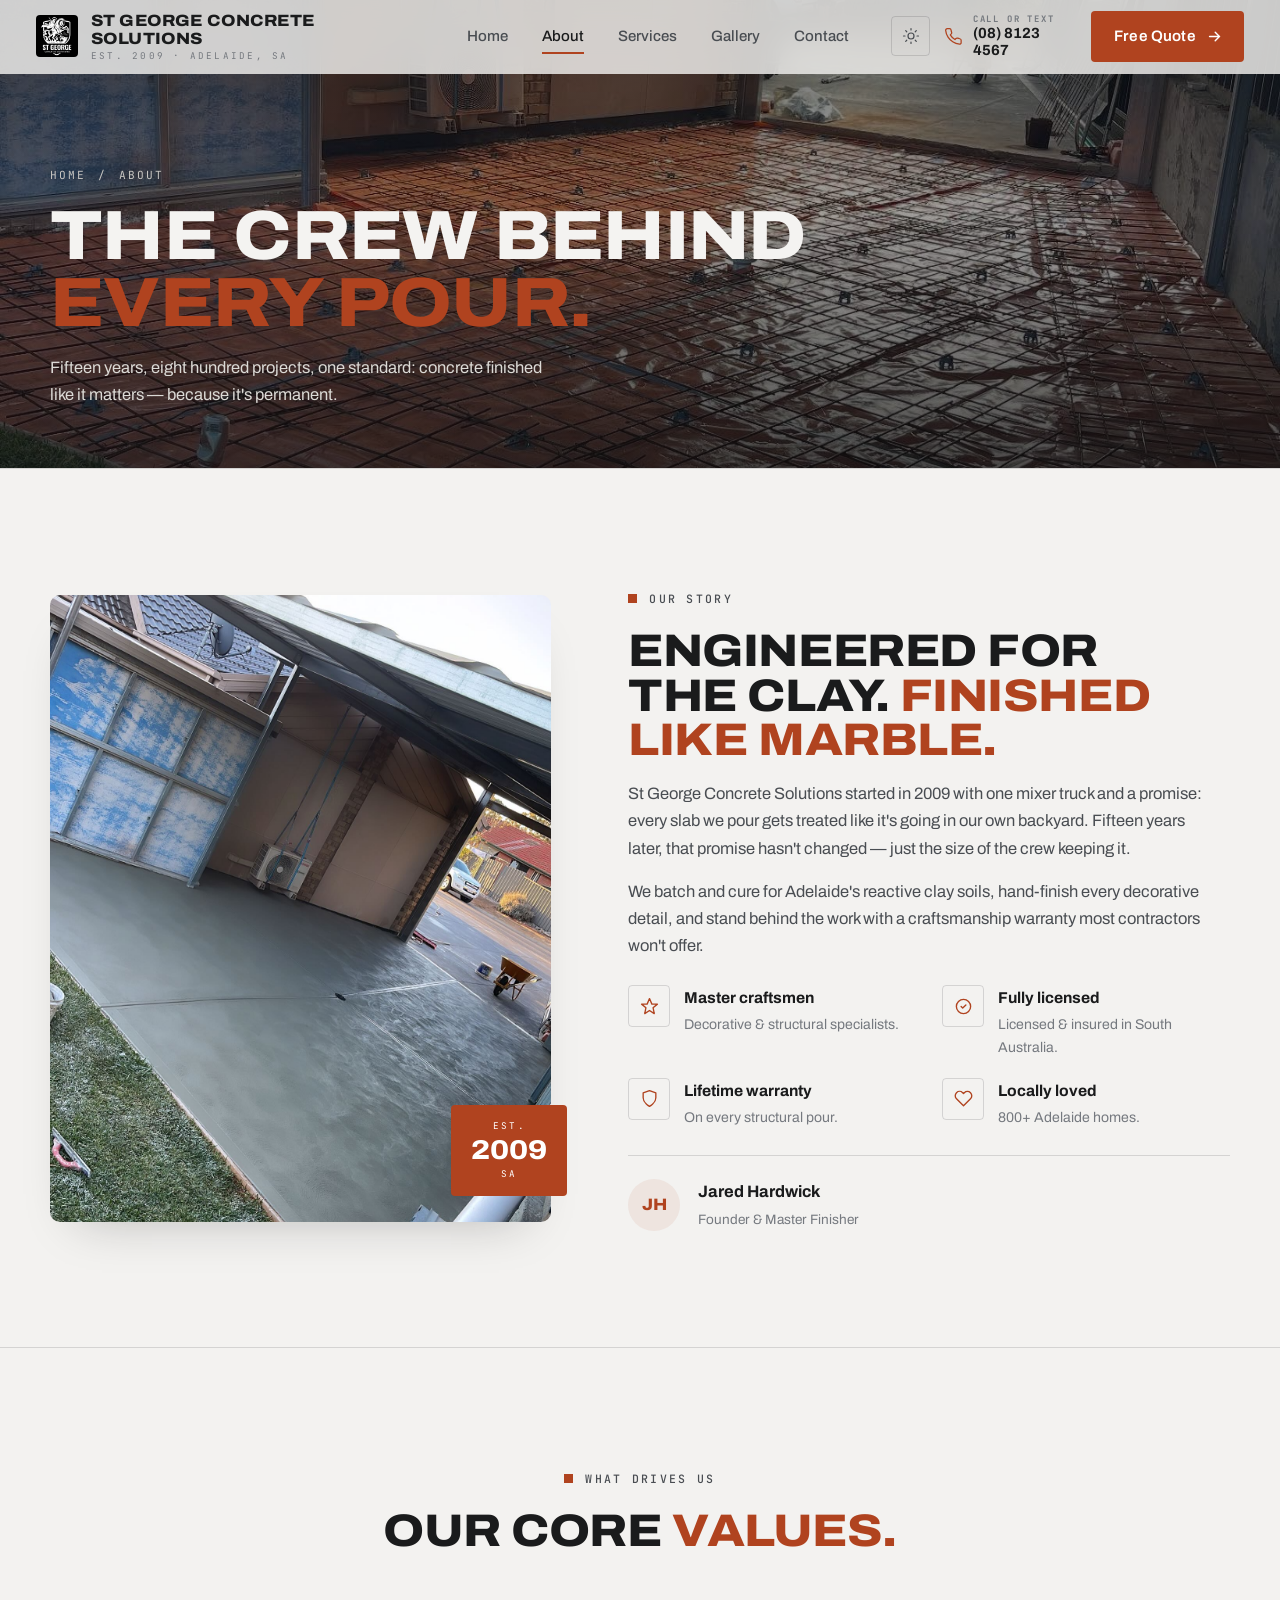
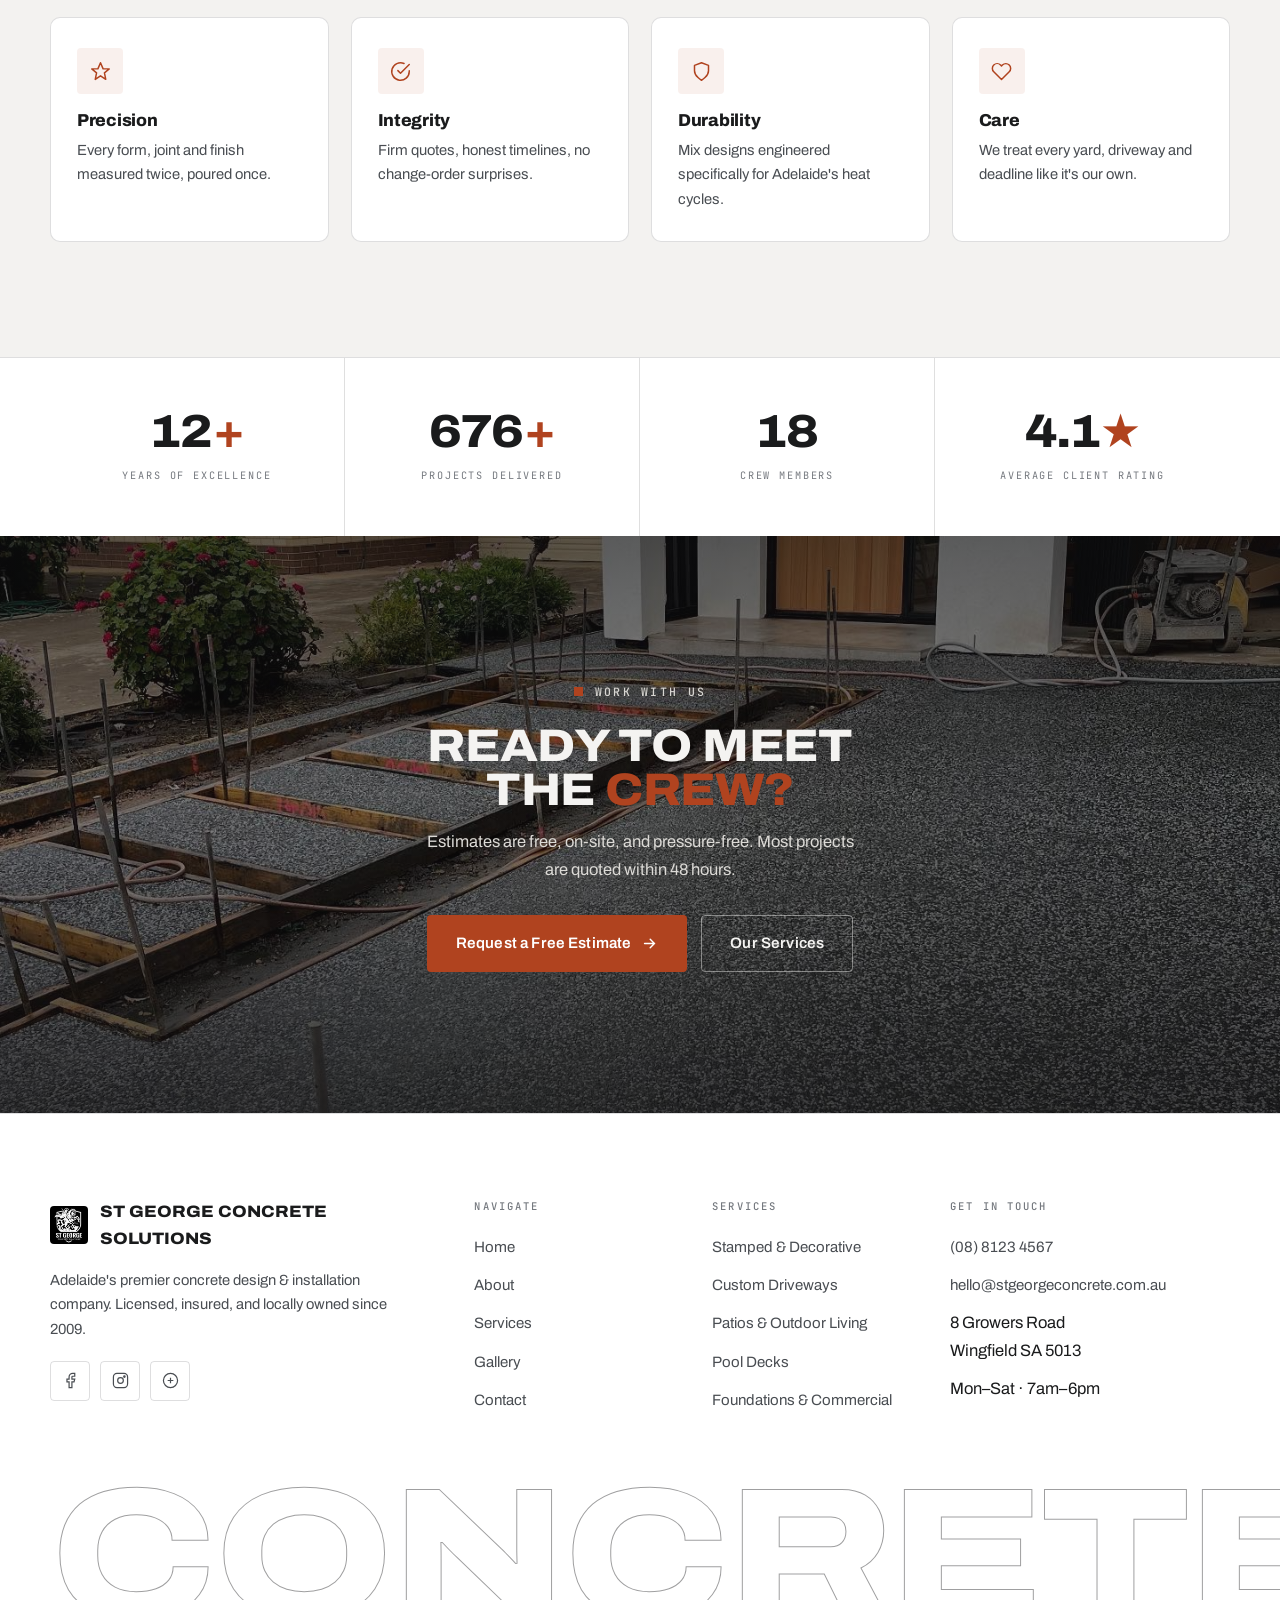
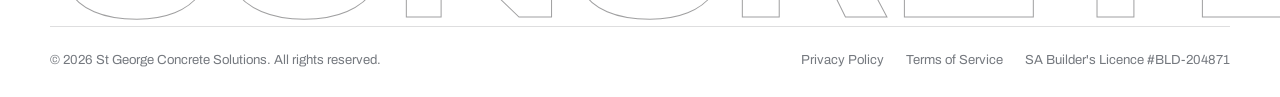
==== commit bc1378da: "Initial commit: St George Concrete Solutions site, Adelaide/SA localization Rebrands the site from S" ====
--- a/about.html
+++ b/about.html
@@ -4,8 +4,8 @@
 <meta charset="UTF-8">
 <script>(function(){try{var t=localStorage.getItem('sg-theme');if(!t){t=(window.matchMedia&&window.matchMedia('(prefers-color-scheme: dark)').matches)?'dark':'light';}document.documentElement.setAttribute('data-theme',t);}catch(e){document.documentElement.setAttribute('data-theme','light');}})();</script>
 <meta name="viewport" content="width=device-width, initial-scale=1.0">
-<title>About Us | St. George Concrete</title>
-<meta name="description" content="15+ years of concrete craftsmanship in Southern Utah. Meet the crew behind St. George Concrete.">
+<title>About Us | St George Concrete Solutions</title>
+<meta name="description" content="15+ years of concrete craftsmanship in Adelaide. Meet the crew behind St George Concrete Solutions.">
 <link rel="preconnect" href="https://fonts.googleapis.com">
 <link rel="preconnect" href="https://fonts.gstatic.com" crossorigin>
 <link href="https://fonts.googleapis.com/css2?family=Archivo:ital,wdth,wght@0,62..125,100..900;1,62..125,100..900&family=JetBrains+Mono:wght@400;500;600&display=swap" rel="stylesheet">
@@ -16,9 +16,9 @@
 <a class="skip-link" href="#main">Skip to content</a>
 <header id="site-header">
   <div class="container nav-inner">
-    <a href="index.html" class="logo" aria-label="St. George Concrete — home">
-      <span class="mark" aria-hidden="true">SG</span>
-      <span class="word"><b>St. George Concrete</b><small>Est. 2009 · Washington County, UT</small></span>
+    <a href="index.html" class="logo" aria-label="St George Concrete Solutions — home">
+      <img class="mark" src="Conclogo.jpg" alt="">
+      <span class="word"><b>St George Concrete Solutions</b><small>Est. 2009 · Adelaide, SA</small></span>
     </a>
     <nav class="nav-links" aria-label="Primary">
       <a href="index.html">Home</a>
@@ -32,9 +32,9 @@
         <svg class="icon-sun" viewBox="0 0 24 24" fill="none" stroke="currentColor" stroke-width="1.6" stroke-linecap="round" stroke-linejoin="round" aria-hidden="true"><circle cx="12" cy="12" r="4"/><path d="M12 2v2M12 20v2M4.93 4.93l1.41 1.41M17.66 17.66l1.41 1.41M2 12h2M20 12h2M4.93 19.07l1.41-1.41M17.66 6.34l1.41-1.41"/></svg>
         <svg class="icon-moon" viewBox="0 0 24 24" fill="none" stroke="currentColor" stroke-width="1.6" stroke-linecap="round" stroke-linejoin="round" aria-hidden="true"><path d="M21 12.79A9 9 0 1111.21 3 7 7 0 0021 12.79z"/></svg>
       </button>
-      <a href="tel:4355550123" class="nav-phone">
+      <a href="tel:0881234567" class="nav-phone">
         <svg viewBox="0 0 24 24" fill="none" stroke-width="1.6" stroke-linecap="round" stroke-linejoin="round" aria-hidden="true"><path d="M22 16.92v3a2 2 0 0 1-2.18 2 19.79 19.79 0 0 1-8.63-3.07 19.5 19.5 0 0 1-6-6 19.79 19.79 0 0 1-3.07-8.67A2 2 0 0 1 4.11 2h3a2 2 0 0 1 2 1.72c.127.96.361 1.903.7 2.81a2 2 0 0 1-.45 2.11L8.09 9.91a16 16 0 0 0 6 6l1.27-1.27a2 2 0 0 1 2.11-.45c.907.339 1.85.573 2.81.7A2 2 0 0 1 22 16.92z"/></svg>
-        <span><small>Call or text</small>(435) 555-0123</span>
+        <span><small>Call or text</small>(08) 8123 4567</span>
       </a>
       <a href="contact.html" class="btn btn-solid" style="padding:12px 22px;">
         <span>Free Quote</span>
@@ -58,7 +58,7 @@
 
   <section class="page-banner">
     <div class="hero-bg">
-      <img src="concrete19.png" data-file="concrete19.png" data-w="1920" data-h="900" data-label="Page banner — crew on job site" alt="St. George Concrete crew on a job site" loading="lazy">
+      <img src="concrete19.jpg" data-file="concrete19.jpg" data-w="1920" data-h="900" data-label="Page banner — crew on job site" alt="St George Concrete Solutions crew on a job site" loading="lazy">
     </div>
     <div class="container page-banner-inner">
       <div class="breadcrumb"><a href="index.html">Home</a><span>/</span><span>About</span></div>
@@ -72,15 +72,15 @@
     <div class="container about-grid">
       <div class="about-media reveal-left">
         <div class="img-wrap">
-          <img src="concrete2.png" data-file="concrete2.png" data-w="900" data-h="1125" data-label="About — crew finishing a stamped concrete slab" alt="St. George Concrete crew hand-finishing a stamped slab" loading="lazy">
-        </div>
-        <div class="about-badge"><span>EST.</span><b>2009</b><span>UTAH</span></div>
+          <img src="concrete2.jpg" data-file="concrete2.jpg" data-w="900" data-h="1125" data-label="About — crew finishing a stamped concrete slab" alt="St George Concrete Solutions crew hand-finishing a stamped slab" loading="lazy">
+        </div>
+        <div class="about-badge"><span>EST.</span><b>2009</b><span>SA</span></div>
       </div>
       <div class="about-copy reveal-right">
         <div class="eyebrow">Our story</div>
-        <h2 class="section-title">Built on red rock. <em>Finished like marble.</em></h2>
-        <p>St. George Concrete started in 2009 with one mixer truck and a promise: every slab we pour gets treated like it's going in our own backyard. Fifteen years later, that promise hasn't changed — just the size of the crew keeping it.</p>
-        <p>We batch and cure for our desert climate, hand-finish every decorative detail, and stand behind the work with a craftsmanship warranty most contractors won't offer.</p>
+        <h2 class="section-title">Engineered for the clay. <em>Finished like marble.</em></h2>
+        <p>St George Concrete Solutions started in 2009 with one mixer truck and a promise: every slab we pour gets treated like it's going in our own backyard. Fifteen years later, that promise hasn't changed — just the size of the crew keeping it.</p>
+        <p>We batch and cure for Adelaide's reactive clay soils, hand-finish every decorative detail, and stand behind the work with a craftsmanship warranty most contractors won't offer.</p>
         <div class="about-points">
           <div class="about-point">
             <div class="ic"><svg viewBox="0 0 24 24" fill="none" stroke="currentColor" stroke-width="1.7" stroke-linecap="round" stroke-linejoin="round" aria-hidden="true"><path d="M12 2l3 7h7l-5.5 4.5L18 21l-6-4-6 4 1.5-7.5L2 9h7z"/></svg></div>
@@ -88,7 +88,7 @@
           </div>
           <div class="about-point">
             <div class="ic"><svg viewBox="0 0 24 24" fill="none" stroke="currentColor" stroke-width="1.7" stroke-linecap="round" stroke-linejoin="round" aria-hidden="true"><circle cx="12" cy="12" r="9"/><path d="M9 12l2 2 4-4"/></svg></div>
-            <div><b>Fully licensed</b><p>Bonded &amp; insured in Utah.</p></div>
+            <div><b>Fully licensed</b><p>Licensed &amp; insured in South Australia.</p></div>
           </div>
           <div class="about-point">
             <div class="ic"><svg viewBox="0 0 24 24" fill="none" stroke="currentColor" stroke-width="1.7" stroke-linecap="round" stroke-linejoin="round" aria-hidden="true"><path d="M12 22s8-4.5 8-11V5l-8-3-8 3v6c0 6.5 8 11 8 11z"/></svg></div>
@@ -96,7 +96,7 @@
           </div>
           <div class="about-point">
             <div class="ic"><svg viewBox="0 0 24 24" fill="none" stroke="currentColor" stroke-width="1.7" stroke-linecap="round" stroke-linejoin="round" aria-hidden="true"><path d="M20.84 4.61a5.5 5.5 0 0 0-7.78 0L12 5.67l-1.06-1.06a5.5 5.5 0 1 0-7.78 7.78L12 21.23l8.84-8.84a5.5 5.5 0 0 0 0-7.78z"/></svg></div>
-            <div><b>Locally loved</b><p>800+ Southern Utah homes.</p></div>
+            <div><b>Locally loved</b><p>800+ Adelaide homes.</p></div>
           </div>
         </div>
         <div class="about-sign">
@@ -127,36 +127,12 @@
         <div class="value-card reveal-scale d3">
           <div class="ic"><svg viewBox="0 0 24 24" fill="none" stroke="currentColor" stroke-width="1.7" stroke-linecap="round" stroke-linejoin="round" aria-hidden="true"><path d="M12 22s8-4.5 8-11V5l-8-3-8 3v6c0 6.5 8 11 8 11z"/></svg></div>
           <h4>Durability</h4>
-          <p>Mix designs engineered specifically for desert heat cycles.</p>
+          <p>Mix designs engineered specifically for Adelaide's heat cycles.</p>
         </div>
         <div class="value-card reveal-scale d4">
           <div class="ic"><svg viewBox="0 0 24 24" fill="none" stroke="currentColor" stroke-width="1.7" stroke-linecap="round" stroke-linejoin="round" aria-hidden="true"><path d="M20.84 4.61a5.5 5.5 0 0 0-7.78 0L12 5.67l-1.06-1.06a5.5 5.5 0 1 0-7.78 7.78L12 21.23l8.84-8.84a5.5 5.5 0 0 0 0-7.78z"/></svg></div>
           <h4>Care</h4>
           <p>We treat every yard, driveway and deadline like it's our own.</p>
-        </div>
-      </div>
-    </div>
-  </section>
-
-  <section class="section">
-    <div class="container">
-      <div class="section-head center reveal">
-        <div class="eyebrow">Leadership</div>
-        <h2 class="section-title">Meet the <em>team.</em></h2>
-        <p class="section-sub">The people who show up on your job site, every time.</p>
-      </div>
-      <div class="team-grid">
-        <div class="team-card reveal-scale d1">
-          <div class="team-media"><img src="concrete20.png" data-file="concrete20.png" data-w="700" data-h="875" data-label="Team — Jared Hardwick, Founder" alt="Jared Hardwick, Founder and Master Finisher" loading="lazy"></div>
-          <div class="team-info"><b>Jared Hardwick</b><span>Founder &amp; Master Finisher</span></div>
-        </div>
-        <div class="team-card reveal-scale d2">
-          <div class="team-media"><img src="concrete21.png" data-file="concrete21.png" data-w="700" data-h="875" data-label="Team — Operations Lead" alt="Maria Sanchez, Operations and Estimating" loading="lazy"></div>
-          <div class="team-info"><b>Maria Sanchez</b><span>Operations &amp; Estimating</span></div>
-        </div>
-        <div class="team-card reveal-scale d3">
-          <div class="team-media"><img src="concrete22.png" data-file="concrete22.png" data-w="700" data-h="875" data-label="Team — Site Foreman" alt="Colby Reese, Field Foreman" loading="lazy"></div>
-          <div class="team-info"><b>Colby Reese</b><span>Field Foreman</span></div>
         </div>
       </div>
     </div>
@@ -173,7 +149,7 @@
 
   <section class="cta-banner">
     <div class="cta-bg">
-      <img src="concrete15.png" data-file="concrete15.png" data-w="1920" data-h="1200" data-label="CTA banner — dusk shot of finished driveway" alt="Finished stamped concrete driveway at dusk" loading="lazy">
+      <img src="concrete15.jpg" data-file="concrete15.jpg" data-w="1920" data-h="1200" data-label="CTA banner — dusk shot of finished driveway" alt="Finished stamped concrete driveway at dusk" loading="lazy">
     </div>
     <div class="container cta-content reveal">
       <div class="eyebrow">Work with us</div>
@@ -192,8 +168,8 @@
   <div class="container">
     <div class="footer-grid">
       <div class="footer-col">
-        <div class="footer-logo"><span class="mark" aria-hidden="true">SG</span> St. George Concrete</div>
-        <p>Southern Utah's premier concrete design &amp; installation company. Licensed, insured, and locally owned since 2009.</p>
+        <div class="footer-logo"><img class="mark" src="Conclogo.jpg" alt=""> St George Concrete Solutions</div>
+        <p>Adelaide's premier concrete design &amp; installation company. Licensed, insured, and locally owned since 2009.</p>
         <div class="footer-social">
           <a href="#" aria-label="Facebook"><svg viewBox="0 0 24 24" fill="none" stroke="currentColor" stroke-width="1.7" aria-hidden="true"><path d="M18 2h-3a5 5 0 00-5 5v3H7v4h3v8h4v-8h3l1-4h-4V7a1 1 0 011-1h3z"/></svg></a>
           <a href="#" aria-label="Instagram"><svg viewBox="0 0 24 24" fill="none" stroke="currentColor" stroke-width="1.7" aria-hidden="true"><rect x="2" y="2" width="20" height="20" rx="5"/><circle cx="12" cy="12" r="4"/><circle cx="17.5" cy="6.5" r="1"/></svg></a>
@@ -223,20 +199,20 @@
       <div class="footer-col">
         <h5>Get in touch</h5>
         <ul>
-          <li><a href="tel:4355550123">(435) 555-0123</a></li>
-          <li><a href="mailto:hello@stgeorgeconcrete.com">hello@stgeorgeconcrete.com</a></li>
-          <li>1247 Red Rock Pkwy<br>St. George, UT 84770</li>
+          <li><a href="tel:0881234567">(08) 8123 4567</a></li>
+          <li><a href="mailto:hello@stgeorgeconcrete.com.au">hello@stgeorgeconcrete.com.au</a></li>
+          <li>8 Growers Road<br>Wingfield SA 5013</li>
           <li>Mon–Sat · 7am–6pm</li>
         </ul>
       </div>
     </div>
     <div class="footer-big-word" aria-hidden="true">CONCRETE</div>
     <div class="footer-bottom">
-      <p>© <span id="year">2026</span> St. George Concrete. All rights reserved.</p>
+      <p>© <span id="year">2026</span> St George Concrete Solutions. All rights reserved.</p>
       <div class="legal">
         <a href="#">Privacy Policy</a>
         <a href="#">Terms of Service</a>
-        <a href="#">Utah License #UT-88214</a>
+        <a href="#">SA Builder's Licence #BLD-204871</a>
       </div>
     </div>
   </div>
--- a/styles.css
+++ b/styles.css
@@ -1,8 +1,8 @@
 /* ============================================================
-   ST. GEORGE CONCRETE — site stylesheet
+   ST GEORGE CONCRETE SOLUTIONS — site stylesheet
    Design system: "Scored Slab" — concrete-panel layout with
    control-joint hairlines, batch-ticket mono labels, and a
-   red-rock oxide accent (St. George sandstone).
+   burnt-clay oxide accent.
    ------------------------------------------------------------
    BRAND — edit these two blocks to match the client logo.
    ============================================================ */
@@ -17,7 +17,7 @@
   --muted:#75797F;
   --line:rgba(26,27,28,.14);
   --line-strong:rgba(26,27,28,.42);
-  --accent:#B0431F;        /* red-rock oxide */
+  --accent:#B0431F;        /* burnt-clay oxide */
   --accent-hover:#9A3818;
   --on-accent:#FFFFFF;
   --accent-soft:rgba(176,67,31,.08);
@@ -122,12 +122,10 @@
 
 .logo{display:flex;align-items:center;gap:13px;margin-right:auto}
 .logo .mark{
-  width:42px;height:42px;flex:none;display:grid;place-items:center;
-  background:var(--accent);color:var(--on-accent);border-radius:var(--r);
-  font-weight:800;font-stretch:112%;font-size:1.02rem;letter-spacing:.01em;
+  width:42px;height:42px;flex:none;display:block;
+  object-fit:cover;border-radius:var(--r);
   position:relative;overflow:hidden;
 }
-.logo .mark::after{content:"";position:absolute;left:0;right:0;bottom:7px;height:1px;background:color-mix(in srgb,var(--on-accent) 55%,transparent)}
 .logo .word{display:flex;flex-direction:column;line-height:1.1}
 .logo .word b{font-weight:800;font-stretch:110%;text-transform:uppercase;font-size:1.02rem;letter-spacing:.01em}
 .logo .word small{font-family:"JetBrains Mono",monospace;font-size:.58rem;letter-spacing:.24em;color:var(--muted);text-transform:uppercase;margin-top:3px}
@@ -478,8 +476,8 @@
 .footer-col ul a:hover{color:var(--accent)}
 .footer-logo{display:flex;align-items:center;gap:12px;font-weight:800;font-stretch:110%;
   text-transform:uppercase;margin-bottom:16px}
-.footer-logo .mark{width:38px;height:38px;background:var(--accent);color:var(--on-accent);
-  border-radius:var(--r);display:grid;place-items:center;font-size:.92rem}
+.footer-logo .mark{width:38px;height:38px;flex:none;display:block;
+  object-fit:cover;border-radius:var(--r)}
 .footer-social{display:flex;gap:10px;margin-top:20px}
 .footer-social a{width:40px;height:40px;border:1px solid var(--line);border-radius:var(--r);
   display:grid;place-items:center;color:var(--ink-2);transition:all .2s}
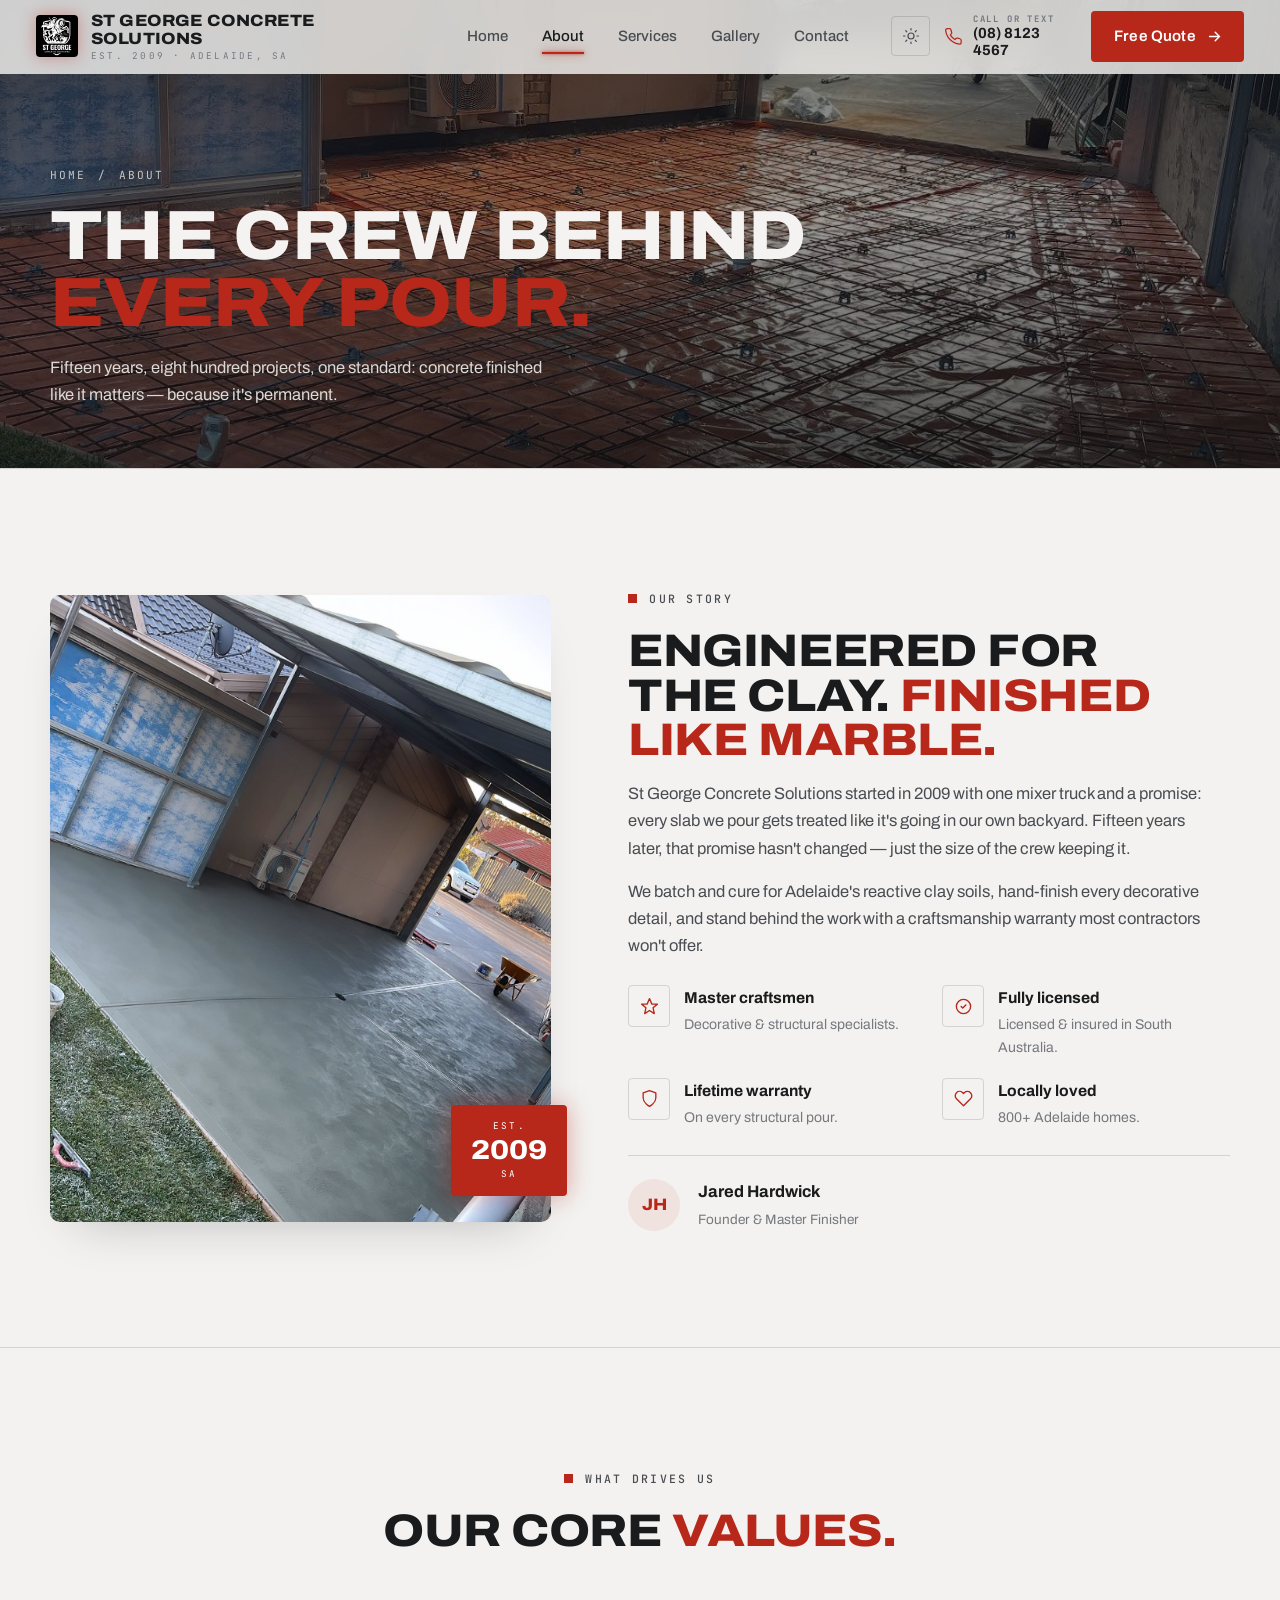
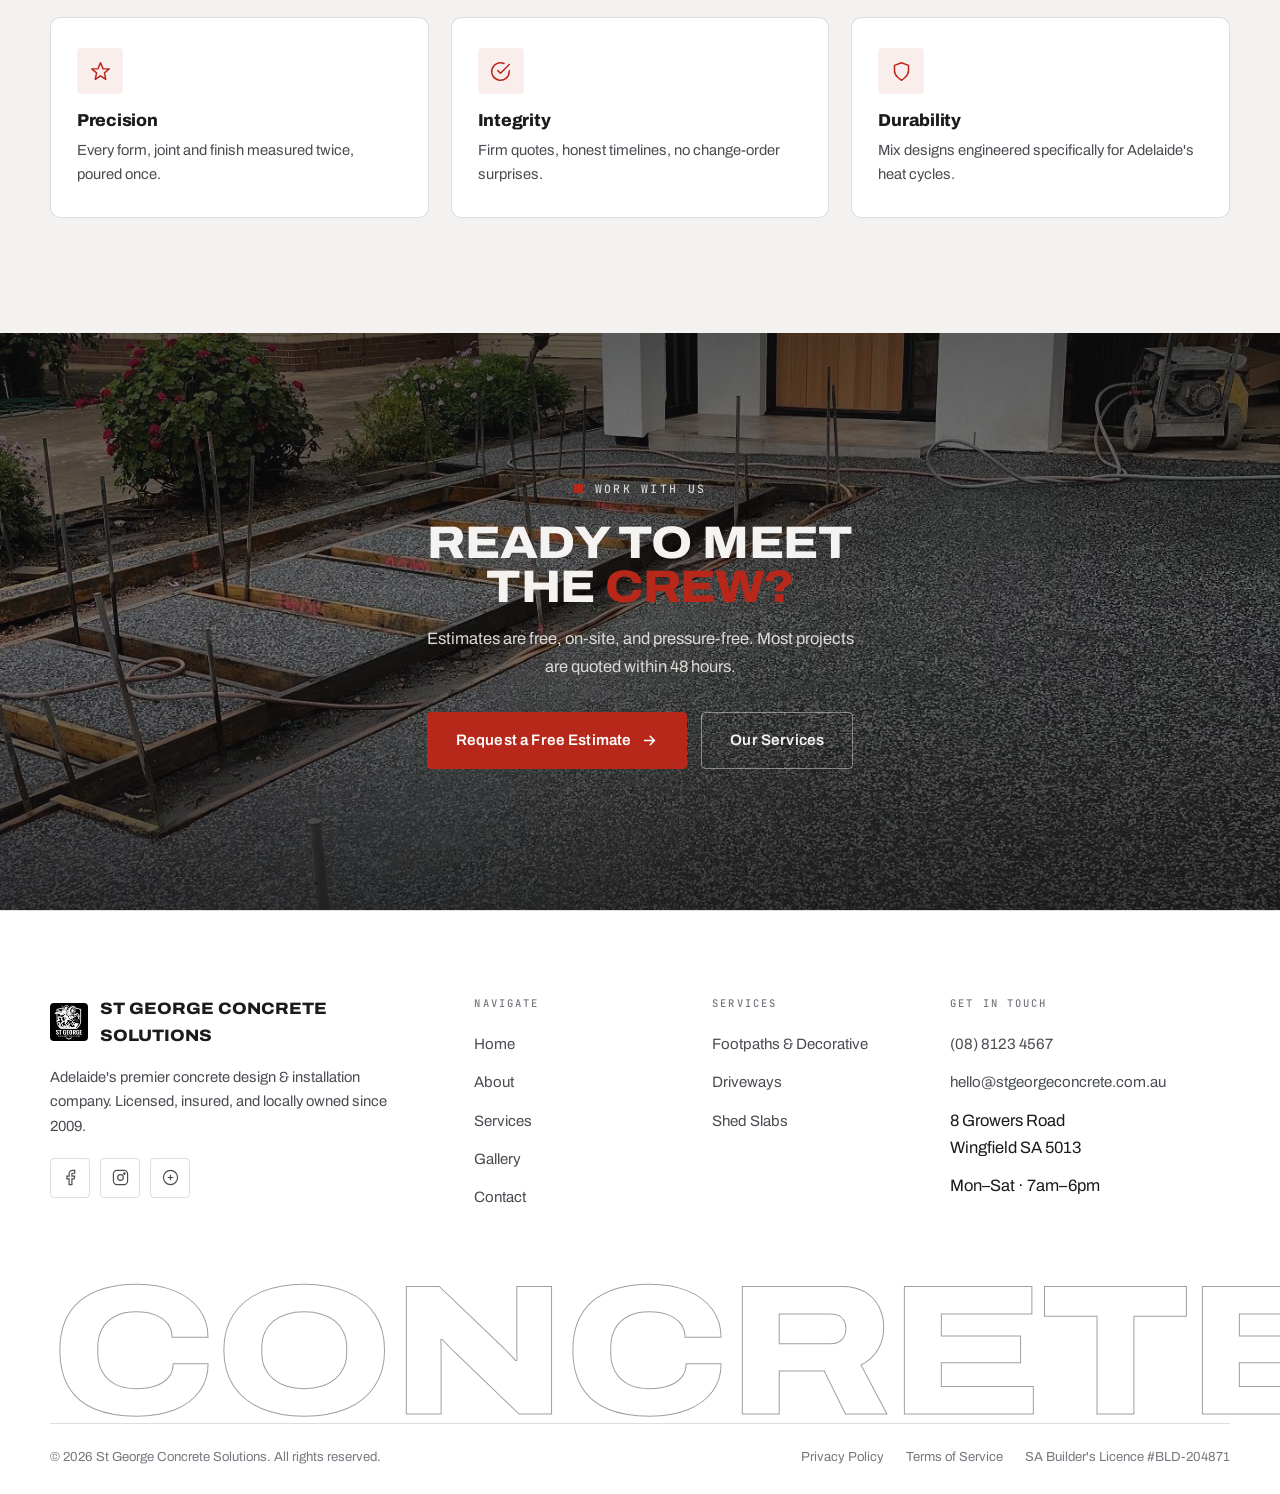
==== commit 3c29af63: "Rescope services to footpaths/driveways/shed slabs, add red glow styling Drops commercial, patios, p" ====
--- a/about.html
+++ b/about.html
@@ -5,11 +5,11 @@
 <script>(function(){try{var t=localStorage.getItem('sg-theme');if(!t){t=(window.matchMedia&&window.matchMedia('(prefers-color-scheme: dark)').matches)?'dark':'light';}document.documentElement.setAttribute('data-theme',t);}catch(e){document.documentElement.setAttribute('data-theme','light');}})();</script>
 <meta name="viewport" content="width=device-width, initial-scale=1.0">
 <title>About Us | St George Concrete Solutions</title>
-<meta name="description" content="15+ years of concrete craftsmanship in Adelaide. Meet the crew behind St George Concrete Solutions.">
+<meta name="description" content="15+ years of concrete craftsmanship in Adelaide — footpaths, driveways and shed slabs, built to last.">
 <link rel="preconnect" href="https://fonts.googleapis.com">
 <link rel="preconnect" href="https://fonts.gstatic.com" crossorigin>
 <link href="https://fonts.googleapis.com/css2?family=Archivo:ital,wdth,wght@0,62..125,100..900;1,62..125,100..900&family=JetBrains+Mono:wght@400;500;600&display=swap" rel="stylesheet">
-<link rel="icon" href="data:image/svg+xml,%3Csvg xmlns='http://www.w3.org/2000/svg' viewBox='0 0 100 100'%3E%3Crect width='100' height='100' rx='14' fill='%23B0431F'/%3E%3Ctext x='50' y='66' font-size='46' font-family='Arial,Helvetica,sans-serif' font-weight='800' fill='%23ffffff' text-anchor='middle'%3ESG%3C/text%3E%3C/svg%3E">
+<link rel="icon" href="data:image/svg+xml,%3Csvg xmlns='http://www.w3.org/2000/svg' viewBox='0 0 100 100'%3E%3Crect width='100' height='100' rx='14' fill='%23B8281A'/%3E%3Ctext x='50' y='66' font-size='46' font-family='Arial,Helvetica,sans-serif' font-weight='800' fill='%23ffffff' text-anchor='middle'%3ESG%3C/text%3E%3C/svg%3E">
 <link rel="stylesheet" href="styles.css">
 </head>
 <body>
@@ -72,7 +72,7 @@
     <div class="container about-grid">
       <div class="about-media reveal-left">
         <div class="img-wrap">
-          <img src="concrete2.jpg" data-file="concrete2.jpg" data-w="900" data-h="1125" data-label="About — crew finishing a stamped concrete slab" alt="St George Concrete Solutions crew hand-finishing a stamped slab" loading="lazy">
+          <img src="concrete2.jpg" data-file="concrete2.jpg" data-w="900" data-h="1125" data-label="About — crew finishing a driveway pour" alt="St George Concrete Solutions crew hand-finishing a driveway pour" loading="lazy">
         </div>
         <div class="about-badge"><span>EST.</span><b>2009</b><span>SA</span></div>
       </div>
@@ -129,27 +129,13 @@
           <h4>Durability</h4>
           <p>Mix designs engineered specifically for Adelaide's heat cycles.</p>
         </div>
-        <div class="value-card reveal-scale d4">
-          <div class="ic"><svg viewBox="0 0 24 24" fill="none" stroke="currentColor" stroke-width="1.7" stroke-linecap="round" stroke-linejoin="round" aria-hidden="true"><path d="M20.84 4.61a5.5 5.5 0 0 0-7.78 0L12 5.67l-1.06-1.06a5.5 5.5 0 1 0-7.78 7.78L12 21.23l8.84-8.84a5.5 5.5 0 0 0 0-7.78z"/></svg></div>
-          <h4>Care</h4>
-          <p>We treat every yard, driveway and deadline like it's our own.</p>
-        </div>
-      </div>
-    </div>
-  </section>
-
-  <section class="stats-band">
-    <div class="container stats-grid">
-      <div class="stat-card reveal"><div class="stat-num"><span class="count" data-target="15">0</span><span class="suffix">+</span></div><div class="stat-label">Years of excellence</div></div>
-      <div class="stat-card reveal d1"><div class="stat-num"><span class="count" data-target="812">0</span><span class="suffix">+</span></div><div class="stat-label">Projects delivered</div></div>
-      <div class="stat-card reveal d2"><div class="stat-num"><span class="count" data-target="22">0</span></div><div class="stat-label">Crew members</div></div>
-      <div class="stat-card reveal d3"><div class="stat-num"><span class="count" data-target="49" data-decimal="1">0</span><span class="suffix">★</span></div><div class="stat-label">Average client rating</div></div>
+      </div>
     </div>
   </section>
 
   <section class="cta-banner">
     <div class="cta-bg">
-      <img src="concrete15.jpg" data-file="concrete15.jpg" data-w="1920" data-h="1200" data-label="CTA banner — dusk shot of finished driveway" alt="Finished stamped concrete driveway at dusk" loading="lazy">
+      <img src="concrete15.jpg" data-file="concrete15.jpg" data-w="1920" data-h="1200" data-label="CTA banner — dusk shot of finished slab" alt="Finished concrete slab at dusk" loading="lazy">
     </div>
     <div class="container cta-content reveal">
       <div class="eyebrow">Work with us</div>
@@ -189,11 +175,9 @@
       <div class="footer-col">
         <h5>Services</h5>
         <ul>
-          <li><a href="services.html">Stamped &amp; Decorative</a></li>
-          <li><a href="services.html">Custom Driveways</a></li>
-          <li><a href="services.html">Patios &amp; Outdoor Living</a></li>
-          <li><a href="services.html">Pool Decks</a></li>
-          <li><a href="services.html">Foundations &amp; Commercial</a></li>
+          <li><a href="services.html">Footpaths &amp; Decorative</a></li>
+          <li><a href="services.html">Driveways</a></li>
+          <li><a href="services.html">Shed Slabs</a></li>
         </ul>
       </div>
       <div class="footer-col">
--- a/styles.css
+++ b/styles.css
@@ -17,10 +17,10 @@
   --muted:#75797F;
   --line:rgba(26,27,28,.14);
   --line-strong:rgba(26,27,28,.42);
-  --accent:#B0431F;        /* burnt-clay oxide */
-  --accent-hover:#9A3818;
+  --accent:#B8281A;        /* burnt-clay red */
+  --accent-hover:#9C2115;
   --on-accent:#FFFFFF;
-  --accent-soft:rgba(176,67,31,.08);
+  --accent-soft:rgba(184,40,26,.08);
   --scrim:linear-gradient(180deg,rgba(16,16,17,.62) 0%,rgba(16,16,17,.38) 45%,rgba(16,16,17,.72) 100%);
   --shadow:0 24px 48px -28px rgba(20,20,22,.28);
   --header-h:74px;
@@ -36,10 +36,10 @@
   --muted:#8E9298;
   --line:rgba(241,240,237,.13);
   --line-strong:rgba(241,240,237,.38);
-  --accent:#E05F36;
-  --accent-hover:#EE744E;
+  --accent:#E5493A;
+  --accent-hover:#EE6152;
   --on-accent:#141414;     /* safety-sign: dark text on oxide */
-  --accent-soft:rgba(224,95,54,.13);
+  --accent-soft:rgba(229,73,58,.13);
   --scrim:linear-gradient(180deg,rgba(10,10,11,.72) 0%,rgba(10,10,11,.46) 45%,rgba(10,10,11,.82) 100%);
   --shadow:0 24px 48px -26px rgba(0,0,0,.6);
 }
@@ -342,18 +342,8 @@
 .tm-dots button{width:8px;height:8px;border-radius:50%;background:var(--line-strong);transition:all .25s}
 .tm-dots button.active{background:var(--accent);transform:scale(1.25)}
 
-/* ---------- Stats band ---------- */
-.stats-band{border-top:1px solid var(--line);background:var(--surface)}
-.stats-grid{display:grid;grid-template-columns:repeat(4,1fr)}
-.stat-card{padding:clamp(34px,4vw,52px) 26px;text-align:center;border-right:1px solid var(--line)}
-.stat-card:last-child{border-right:0}
-.stat-num{font-size:clamp(2rem,4vw,2.9rem);font-weight:800;font-stretch:112%;letter-spacing:-.02em;line-height:1}
-.stat-num .suffix{color:var(--accent)}
-.stat-label{font-family:"JetBrains Mono",monospace;font-size:.64rem;letter-spacing:.18em;
-  text-transform:uppercase;color:var(--muted);margin-top:12px}
-
 /* ---------- Values ---------- */
-.values-grid{display:grid;grid-template-columns:repeat(4,1fr);gap:22px}
+.values-grid{display:grid;grid-template-columns:repeat(3,1fr);gap:22px}
 .value-card{background:var(--surface);border:1px solid var(--line);border-radius:var(--r-lg);
   padding:30px 26px;transition:transform .3s var(--ease),box-shadow .3s,border-color .3s}
 .value-card:hover{transform:translateY(-4px);box-shadow:var(--shadow);border-color:var(--line-strong)}
@@ -363,19 +353,6 @@
 .value-card h4{margin-bottom:8px;font-size:1.08rem}
 .value-card p{font-size:.92rem;color:var(--ink-2)}
 
-/* ---------- Team ---------- */
-.team-grid{display:grid;grid-template-columns:repeat(3,1fr);gap:26px}
-.team-card{background:var(--surface);border:1px solid var(--line);border-radius:var(--r-lg);overflow:hidden;
-  transition:transform .3s var(--ease),box-shadow .3s}
-.team-card:hover{transform:translateY(-5px);box-shadow:var(--shadow)}
-.team-media{aspect-ratio:4/5;overflow:hidden}
-.team-media img{width:100%;height:100%;object-fit:cover;transition:transform .6s var(--ease)}
-.team-card:hover .team-media img{transform:scale(1.04)}
-.team-info{padding:20px 22px;border-top:1px solid var(--line)}
-.team-info b{display:block}
-.team-info span{font-family:"JetBrains Mono",monospace;font-size:.64rem;letter-spacing:.16em;
-  text-transform:uppercase;color:var(--muted)}
-
 /* ---------- Process ---------- */
 .process-grid{display:grid;grid-template-columns:repeat(4,1fr);gap:30px;position:relative}
 .process-grid::before{content:"";position:absolute;top:23px;left:6%;right:6%;height:1px;background:var(--line-strong)}
@@ -407,7 +384,7 @@
   background:var(--accent-soft);color:var(--accent);display:grid;place-items:center}
 .contact-info-card .ic svg{width:20px;height:20px}
 .contact-info-card b{display:block;margin-bottom:3px}
-.contact-info-card p{font-size:.93rem;color:var(--ink-2);margin:0}
+.contact-info-card p{font-size:.93rem;color:var(--ink-2);margin:0;overflow-wrap:anywhere}
 .contact-info-card a{color:var(--accent);font-weight:600}
 .contact-info-card a:hover{text-decoration:underline}
 
@@ -472,7 +449,7 @@
   text-transform:uppercase;color:var(--muted);margin-bottom:18px;font-weight:500}
 .footer-col p{font-size:.92rem;color:var(--ink-2)}
 .footer-col ul{display:flex;flex-direction:column;gap:11px}
-.footer-col ul a{color:var(--ink-2);font-size:.94rem;transition:color .2s}
+.footer-col ul a{color:var(--ink-2);font-size:.94rem;transition:color .2s;overflow-wrap:anywhere}
 .footer-col ul a:hover{color:var(--accent)}
 .footer-logo{display:flex;align-items:center;gap:12px;font-weight:800;font-stretch:110%;
   text-transform:uppercase;margin-bottom:16px}
@@ -483,12 +460,6 @@
   display:grid;place-items:center;color:var(--ink-2);transition:all .2s}
 .footer-social a:hover{border-color:var(--accent);color:var(--accent)}
 .footer-social svg{width:17px;height:17px}
-.newsletter{display:flex;border:1px solid var(--line);border-radius:var(--r);overflow:hidden;margin-top:14px;background:var(--bg)}
-.newsletter input{flex:1;min-width:0;border:0;background:none;padding:12px 15px;font-size:.92rem}
-.newsletter input:focus{outline:none}
-.newsletter button{padding:0 16px;background:var(--accent);color:var(--on-accent);transition:background .2s}
-.newsletter button:hover{background:var(--accent-hover)}
-.newsletter button svg{width:16px;height:16px}
 .footer-big-word{
   font-weight:800;font-stretch:120%;text-transform:uppercase;text-align:center;line-height:.78;
   font-size:clamp(3.6rem,14.5vw,12rem);letter-spacing:-.02em;margin-top:clamp(40px,6vw,70px);
@@ -506,8 +477,57 @@
   background:var(--surface);border:1px solid var(--line);color:var(--ink);display:grid;place-items:center;
   opacity:0;visibility:hidden;transform:translateY(10px);transition:all .3s var(--ease);box-shadow:var(--shadow)}
 #top-btn.show{opacity:1;visibility:visible;transform:none}
-#top-btn:hover{color:var(--accent);border-color:var(--accent)}
+#top-btn:hover{color:var(--accent);border-color:var(--accent);box-shadow:0 0 18px var(--glow-2)}
 #top-btn svg{width:18px;height:18px}
+
+/* ---------- Futuristic accent glow ---------- */
+:root{
+  --glow-1:color-mix(in srgb,var(--accent) 75%,transparent);
+  --glow-2:color-mix(in srgb,var(--accent) 38%,transparent);
+  --glow-3:color-mix(in srgb,var(--accent) 16%,transparent);
+}
+@keyframes glowPulse{
+  0%,100%{box-shadow:0 0 10px var(--glow-2),0 0 2px var(--glow-1)}
+  50%{box-shadow:0 0 30px var(--glow-2),0 0 8px var(--glow-1)}
+}
+@keyframes dotPulse{
+  0%,100%{box-shadow:0 0 0 0 var(--glow-2)}
+  50%{box-shadow:0 0 9px 3px var(--glow-2)}
+}
+@keyframes textGlow{
+  0%,100%{text-shadow:0 0 12px var(--glow-2),0 0 2px var(--glow-1)}
+  50%{text-shadow:0 0 24px var(--glow-2),0 0 6px var(--glow-1)}
+}
+
+.btn-solid{animation:glowPulse 2.6s ease-in-out infinite}
+.btn-solid:hover{animation-play-state:paused;box-shadow:0 0 32px var(--glow-2),0 0 10px var(--glow-1)}
+.btn-outline:hover{box-shadow:0 0 22px var(--glow-3),0 0 6px var(--glow-2)}
+
+.eyebrow::before{animation:dotPulse 2.2s ease-in-out infinite}
+
+h1 em,.section-title em{animation:textGlow 3.2s ease-in-out infinite}
+
+.nav-links a.active::after{box-shadow:0 0 10px var(--glow-1),0 0 3px var(--glow-1)}
+
+.service-card:hover,.value-card:hover{box-shadow:var(--shadow),0 0 36px var(--glow-3)}
+
+.filter-btn.active{box-shadow:0 0 16px var(--glow-2),0 0 4px var(--glow-1)}
+
+.theme-toggle:hover{box-shadow:0 0 14px var(--glow-3)}
+
+.field input:focus,.field select:focus,.field textarea:focus{box-shadow:0 0 0 4px var(--glow-3),0 0 14px var(--glow-2)}
+
+.tm-dots button.active{box-shadow:0 0 8px var(--glow-1)}
+
+.logo .mark{box-shadow:0 0 16px var(--glow-2)}
+
+.about-badge{box-shadow:0 0 24px var(--glow-2)}
+
+.process-num{box-shadow:0 0 0 8px var(--bg),0 0 18px var(--glow-2)}
+
+.faq-plus::before,.faq-plus::after{box-shadow:0 0 6px var(--glow-1)}
+
+:focus-visible{box-shadow:0 0 0 4px var(--glow-3)}
 
 /* ---------- Reveal on scroll ---------- */
 .reveal,.reveal-left,.reveal-right,.reveal-scale{opacity:0;transition:opacity .7s var(--ease),transform .7s var(--ease)}
@@ -530,8 +550,6 @@
 }
 @media (max-width:1080px){
   .gallery-grid.g-4{grid-template-columns:repeat(2,1fr)}
-  .services-grid{grid-template-columns:repeat(2,1fr)}
-  .values-grid{grid-template-columns:repeat(2,1fr)}
   .gallery-grid{grid-template-columns:repeat(3,1fr)}
 }
 @media (max-width:990px){
@@ -543,12 +561,10 @@
   .about-grid,.area-grid,.contact-grid,.faq-grid{grid-template-columns:1fr}
   .about-media{max-width:480px}
   .about-badge{right:12px}
+  .services-grid,.values-grid{grid-template-columns:1fr}
   .process-grid{grid-template-columns:repeat(2,1fr);gap:36px 26px}
   .process-grid::before{display:none}
   .process-num{box-shadow:none}
-  .stats-grid{grid-template-columns:repeat(2,1fr)}
-  .stat-card:nth-child(2){border-right:0}
-  .stat-card:nth-child(-n+2){border-bottom:1px solid var(--line)}
   .footer-grid{grid-template-columns:1fr 1fr}
   .hero-ticket{grid-template-columns:repeat(2,1fr)}
   .hero-ticket .cell{padding-left:0;border-right:0;border-bottom:1px solid rgba(244,243,241,.22)}
@@ -557,17 +573,13 @@
   .hero-ticket .cell:nth-child(even){padding-left:18px}
   .hero-ticket .cell:nth-child(n+3){border-bottom:0}
   .gallery-grid{grid-template-columns:repeat(2,1fr);grid-auto-rows:200px}
-  .team-grid{grid-template-columns:1fr 1fr}
-  .team-grid .team-card:last-child{grid-column:1/-1;max-width:calc(50% - 13px);margin-inline:auto;width:100%}
 }
 @media (max-width:620px){
   body{font-size:15.5px}
-  .services-grid,.values-grid,.form-row,.team-grid{grid-template-columns:1fr}
-  .team-grid .team-card:last-child{max-width:none}
+  .form-row{grid-template-columns:1fr}
   .process-grid{grid-template-columns:1fr;gap:30px}
   .gallery-grid,.gallery-grid.g-4{grid-template-columns:1fr 1fr;grid-auto-rows:170px}
   .gallery-item.wide{grid-column:span 2}
-  .stat-card{padding:28px 14px}
   .footer-grid{grid-template-columns:1fr}
   .hero{min-height:88svh}
   .btn{padding:14px 22px}
@@ -577,7 +589,7 @@
 @media (max-width:520px){
   .nav-inner{gap:14px}
   .logo{gap:10px}
-  .logo .mark{width:38px;height:38px;font-size:.9rem}
+  .logo .mark{width:38px;height:38px}
   .logo .word b{font-size:.82rem}
   .logo .word small{display:none}
   .theme-toggle,.burger{width:38px;height:38px}
